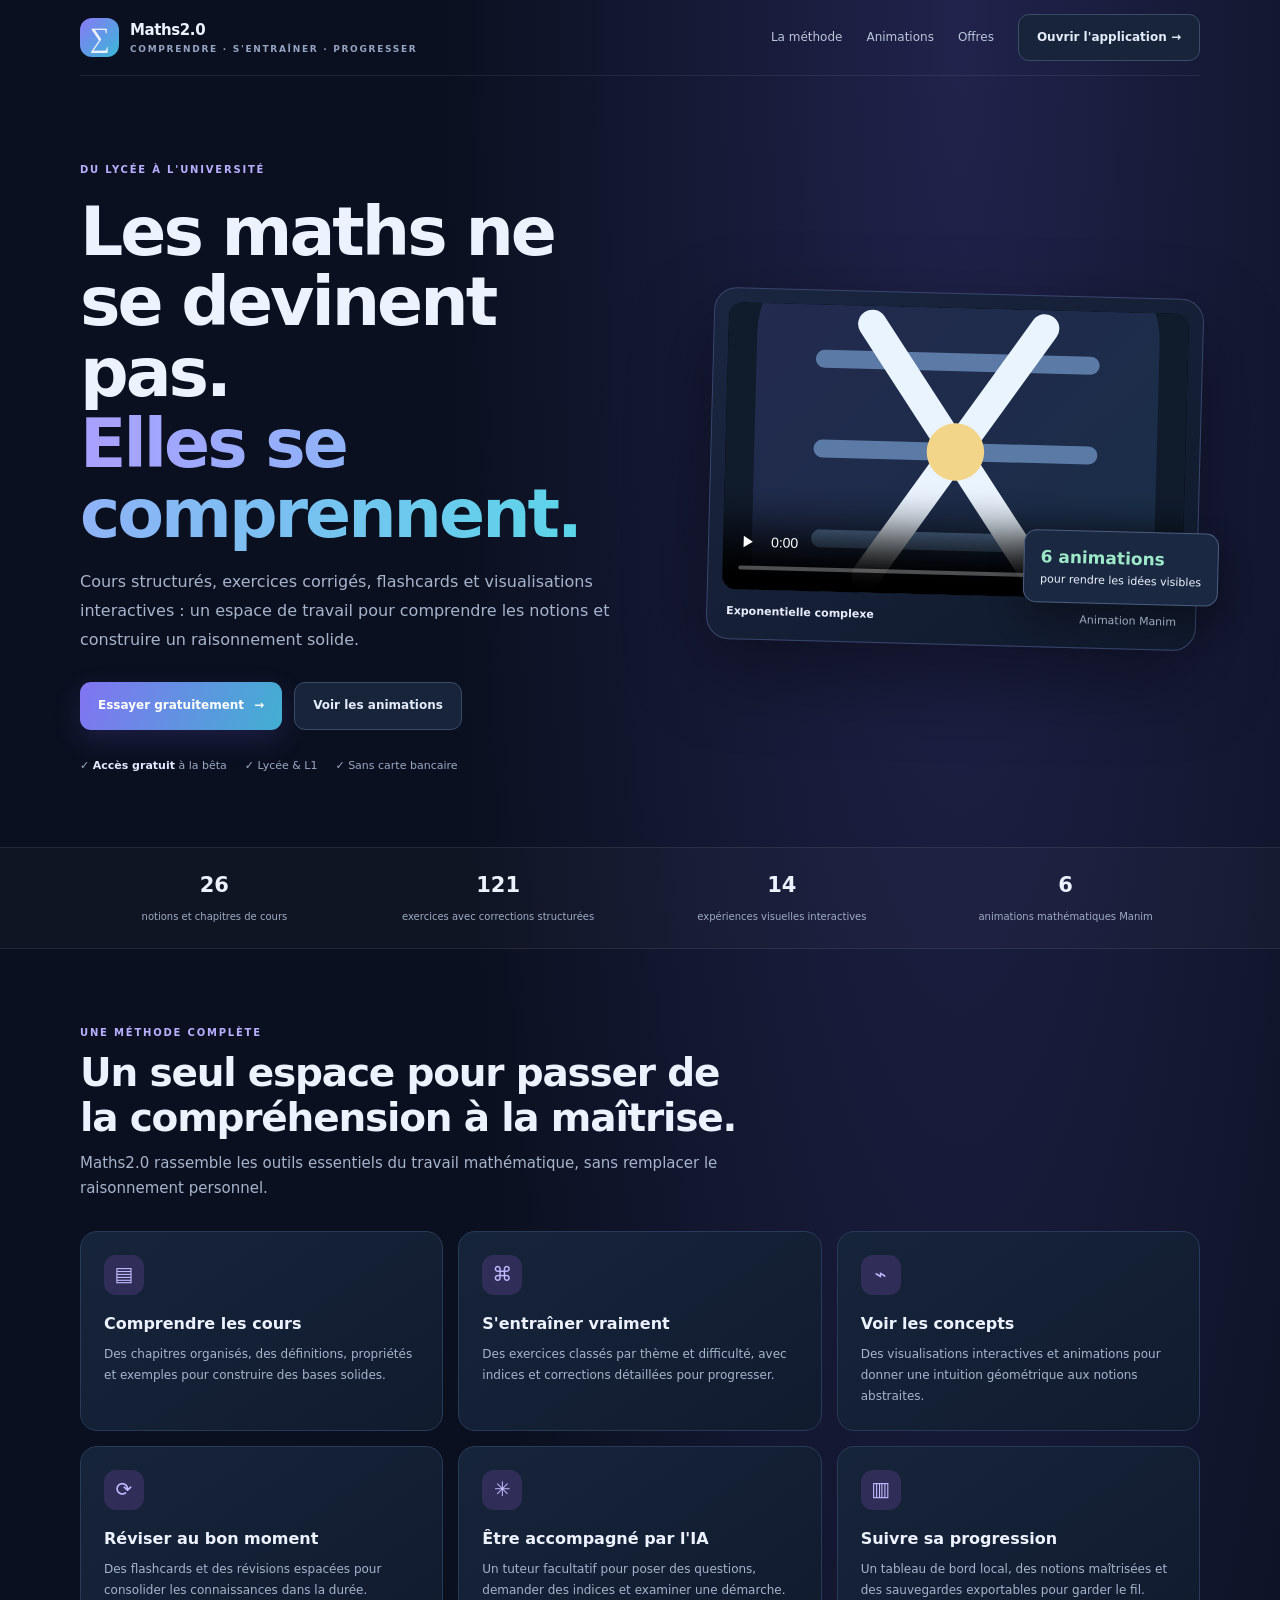
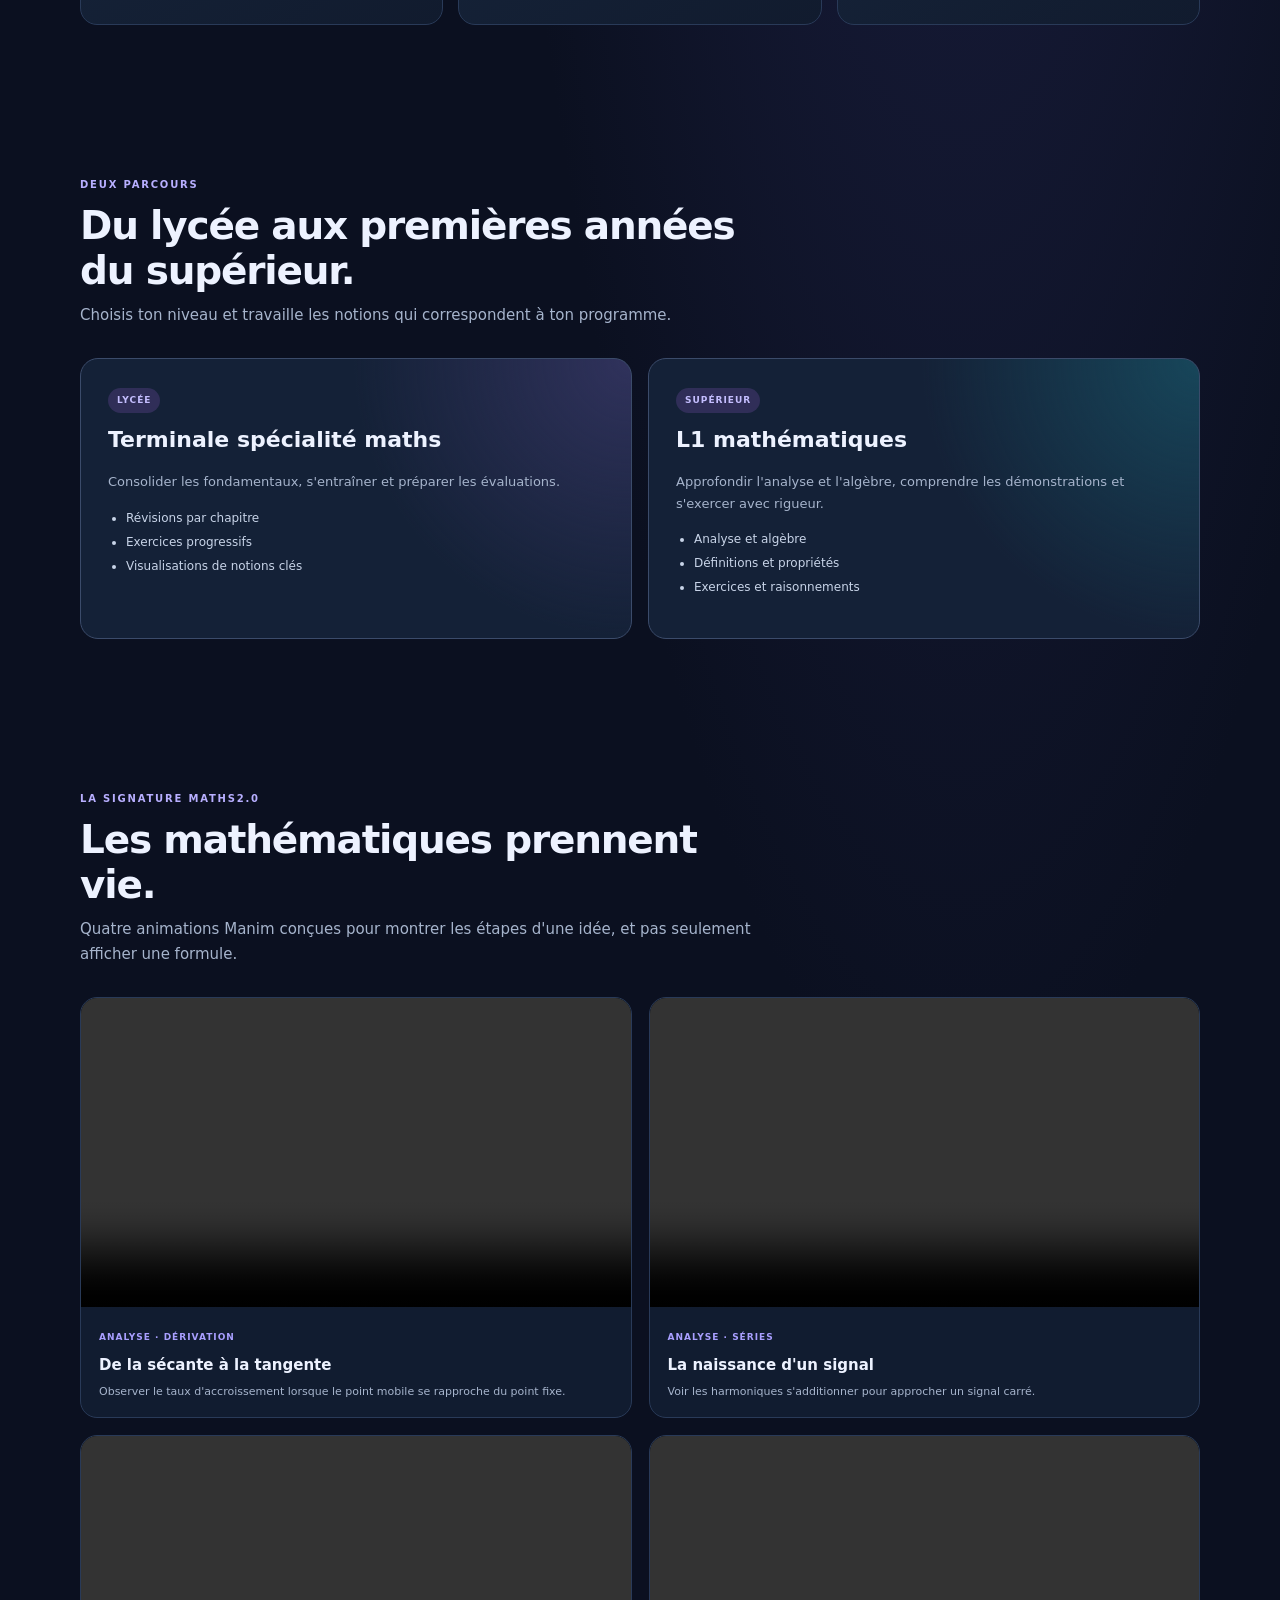
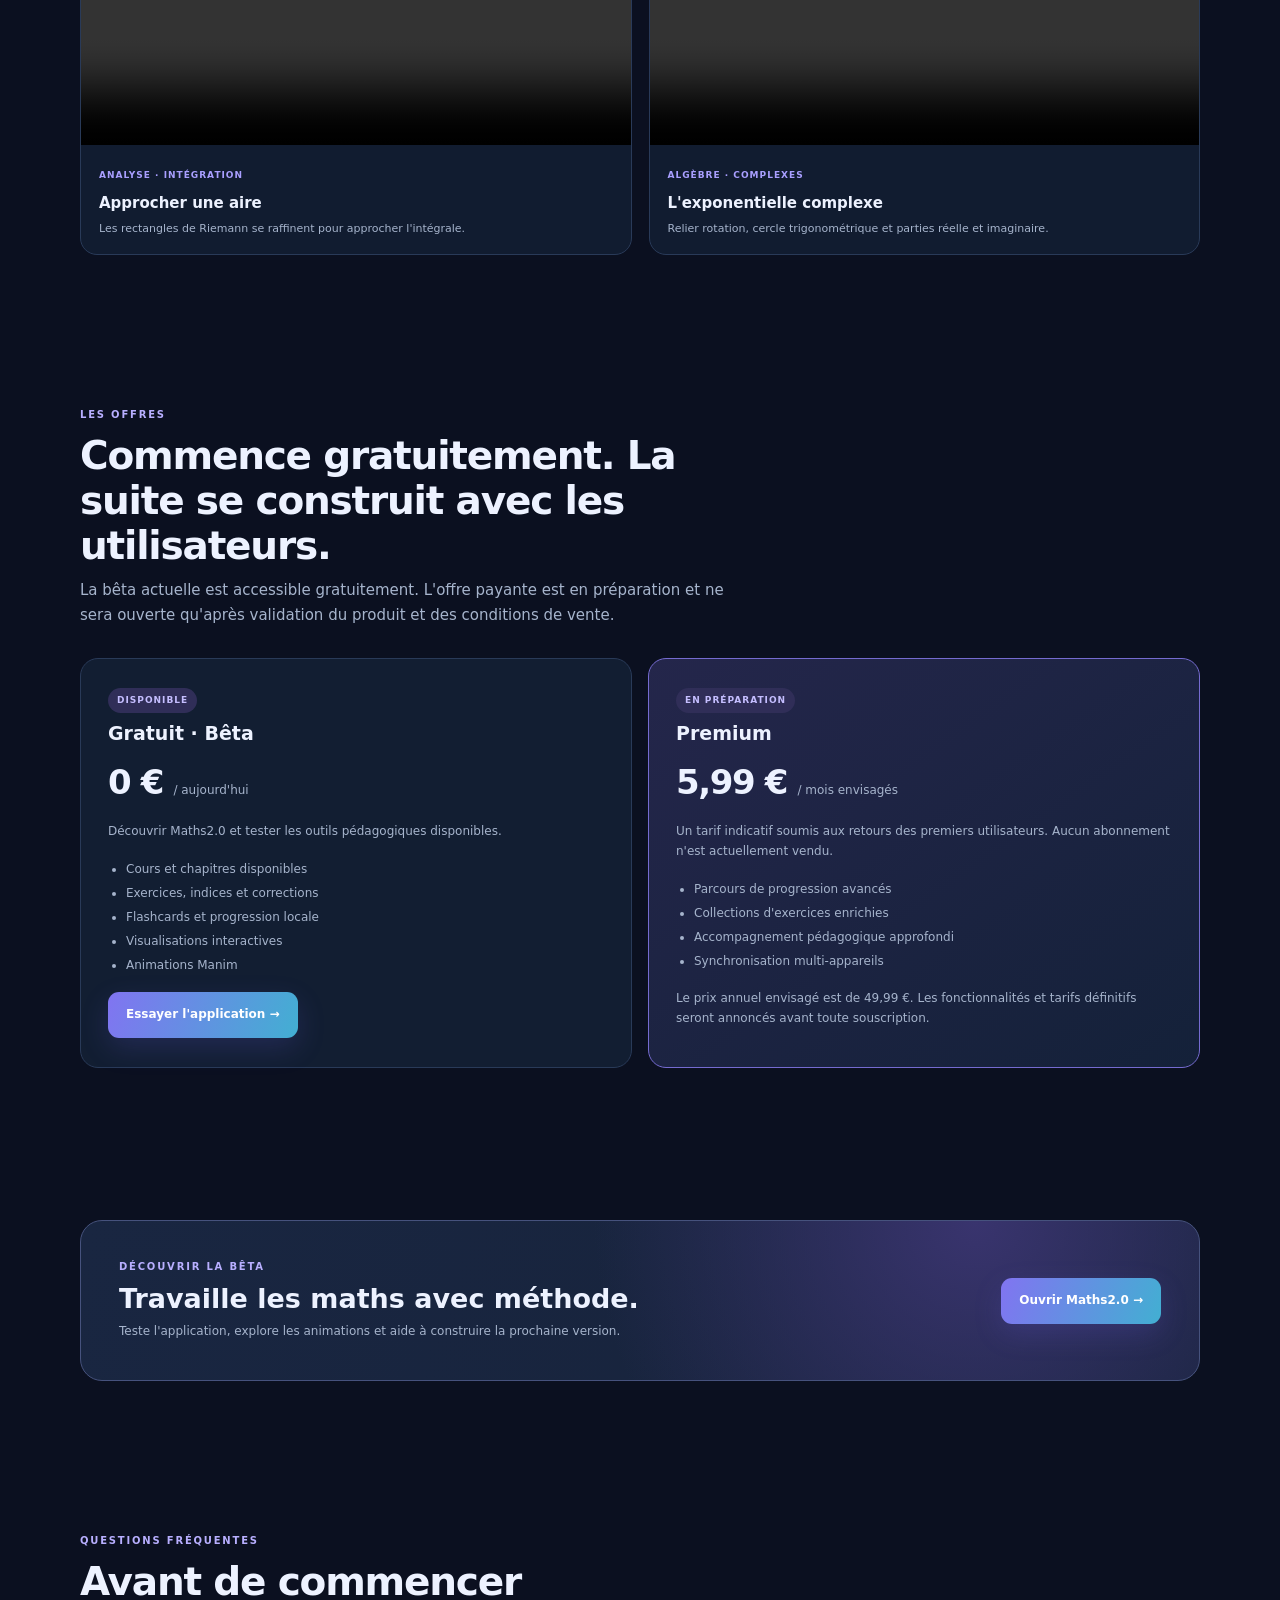
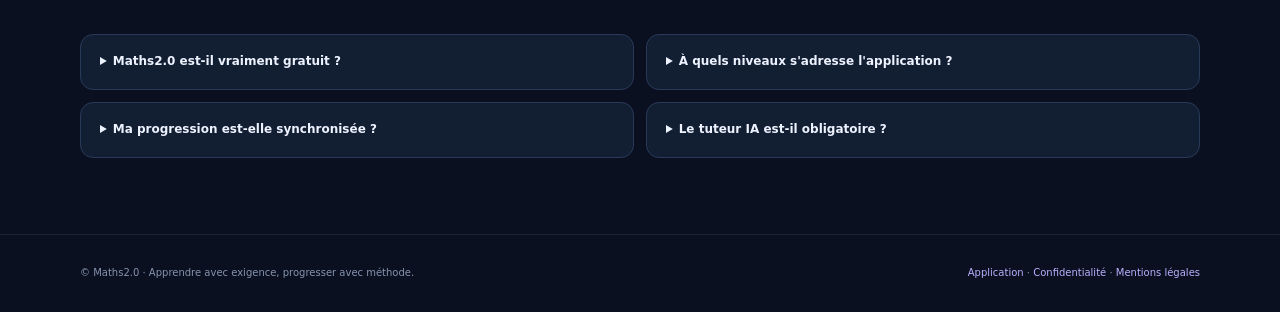
==== index.html @ 67b08574 "Update public exercise count to the full catalogue" ====
<!doctype html>
<html lang="fr">
<head>
  <meta charset="utf-8">
  <meta name="viewport" content="width=device-width,initial-scale=1">
  <meta name="theme-color" content="#0b1020">
  <meta name="description" content="Maths2.0 : cours, exercices corrigés, flashcards et animations mathématiques pour le lycée et la L1.">
  <meta property="og:title" content="Maths2.0 — Comprendre les maths autrement">
  <meta property="og:description" content="Apprends, entraîne-toi et visualise les mathématiques du lycée à l'université.">
  <title>Maths2.0 — Comprendre les maths autrement</title>
  <link rel="icon" href="assets/icon.svg" type="image/svg+xml">
  <style>
    :root{color-scheme:dark;--bg:#0b1020;--panel:#121d31;--line:#293a58;--text:#edf2ff;--muted:#a6b4cc;--violet:#9b91ff;--cyan:#58c9e8;--green:#70dcb2}
    *{box-sizing:border-box}html{scroll-behavior:smooth}body{margin:0;background:radial-gradient(ellipse at 75% 0,#20234b 0,transparent 38%),var(--bg);color:var(--text);font:15px/1.65 Inter,system-ui,-apple-system,Segoe UI,sans-serif}
    a{color:inherit;text-decoration:none}.wrap{width:min(1120px,calc(100% - 40px));margin:auto}.top{height:76px;display:flex;align-items:center;justify-content:space-between;border-bottom:1px solid #ffffff14}.brand{display:flex;gap:11px;align-items:center;font-weight:800;letter-spacing:-.4px}.mark{display:grid;place-items:center;width:39px;height:39px;border-radius:12px;background:linear-gradient(135deg,#8879f4,#39b8d8);font:28px Georgia}.brand small{display:block;font-size:9px;letter-spacing:1.7px;color:#94a4c2}.top nav{display:flex;align-items:center;gap:24px;color:#bac6db;font-size:12px}.top nav a:hover{color:white}.btn{display:inline-flex;align-items:center;justify-content:center;gap:10px;padding:13px 18px;border-radius:11px;font-weight:750;font-size:12px;transition:.2s}.btn:hover{transform:translateY(-2px);filter:brightness(1.08)}.primary{background:linear-gradient(110deg,#8174f1,#42afd2);color:white;box-shadow:0 10px 28px #635bd533}.secondary{border:1px solid #3a4b69;background:#17243a;color:#e4ebfa}.hero{padding:86px 0 72px;display:grid;grid-template-columns:1.08fr .92fr;align-items:center;gap:55px}.eyebrow{color:#b8afff;font-size:10px;font-weight:800;letter-spacing:1.8px;text-transform:uppercase}.hero h1{font-size:clamp(42px,6vw,68px);line-height:1.04;letter-spacing:-3px;margin:18px 0}.hero h1 em{font-style:normal;background:linear-gradient(90deg,#aaa0ff,#5bd5e8);color:transparent;background-clip:text}.hero p{max-width:570px;color:var(--muted);font-size:16px;line-height:1.8}.actions{display:flex;gap:12px;flex-wrap:wrap;margin-top:28px}.proof{display:flex;gap:18px;flex-wrap:wrap;margin-top:27px;color:#9baac4;font-size:11px}.proof b{color:#e5eaff}.visual{position:relative;padding:14px;border:1px solid #39466b;border-radius:23px;background:linear-gradient(145deg,#1a2540,#101a2c);box-shadow:0 30px 80px #0006;transform:rotate(1.5deg)}.visual video{display:block;width:100%;aspect-ratio:16/10;object-fit:cover;background:#080e1a;border-radius:14px}.visual-label{display:flex;justify-content:space-between;gap:10px;padding:13px 5px 3px;font-size:11px;color:#bac7df}.visual-label b{color:#e8edff}.float-card{position:absolute;right:-22px;bottom:44px;padding:12px 16px;border:1px solid #4d5d80;border-radius:13px;background:#1a2941;box-shadow:0 15px 35px #0005;font-size:11px}.float-card strong{display:block;color:#9ce8c9;font-size:17px}
    .strip{border-block:1px solid #ffffff14;background:#ffffff05}.strip .wrap{display:grid;grid-template-columns:repeat(4,1fr);gap:15px;padding:20px 0}.metric{text-align:center}.metric b{display:block;font-size:21px}.metric span{color:#9eacc4;font-size:10px}
    section{padding:76px 0}.section-head{max-width:680px;margin-bottom:30px}.section-head h2{font-size:clamp(28px,4vw,39px);line-height:1.15;letter-spacing:-1.2px;margin:10px 0}.section-head p{color:var(--muted);margin:0}.grid{display:grid;grid-template-columns:repeat(3,1fr);gap:15px}.card{padding:23px;border:1px solid var(--line);border-radius:17px;background:linear-gradient(145deg,#16243a,#111b2e)}.ico{display:grid;place-items:center;width:40px;height:40px;border-radius:12px;background:#302e58;color:#c1baff;font-size:20px;margin-bottom:16px}.card h3{font-size:16px;margin:0 0 7px}.card p{color:var(--muted);font-size:12px;line-height:1.75;margin:0}.audiences{display:grid;grid-template-columns:1fr 1fr;gap:16px}.audience{padding:27px;border:1px solid #3b4b6a;border-radius:18px;background:radial-gradient(circle at 100% 0,#30325c 0,transparent 45%),#142137}.audience:nth-child(2){background:radial-gradient(circle at 100% 0,#17465a 0,transparent 45%),#142137}.audience h3{font-size:22px;margin:9px 0}.audience p{color:var(--muted);font-size:13px}.audience ul{padding-left:18px;color:#c8d4e8;font-size:12px;line-height:2}
    .videos{display:grid;grid-template-columns:repeat(2,1fr);gap:17px}.video-card{overflow:hidden;border:1px solid var(--line);border-radius:17px;background:#111c30}.video-card video{display:block;width:100%;aspect-ratio:16/9;background:#080e1a;object-fit:cover}.video-copy{padding:16px 18px}.video-copy small{color:#a99fff;font-size:9px;font-weight:800;letter-spacing:1px}.video-copy h3{font-size:15px;margin:5px 0}.video-copy p{font-size:11px;color:var(--muted);margin:0}
    .pricing{display:grid;grid-template-columns:1fr 1fr;gap:16px}.price-card{padding:27px;border:1px solid var(--line);border-radius:18px;background:#121e32}.price-card.featured{border-color:#756bd0;background:linear-gradient(145deg,#24264b,#142139)}.price-card h3{font-size:19px;margin:5px 0}.price{font-size:34px;font-weight:850;letter-spacing:-1.4px}.price small{font-size:12px;color:var(--muted);font-weight:500;letter-spacing:0}.price-card p,.price-card li{font-size:12px;color:var(--muted)}.price-card ul{padding-left:18px;line-height:2}.tag{display:inline-block;padding:5px 9px;border-radius:20px;background:#302e58;color:#c5beff;font-size:9px;font-weight:800;letter-spacing:1px}.note{font-size:10px;color:#9aa9c2;margin-top:16px}
    .cta{padding:38px;border:1px solid #46527d;border-radius:22px;background:radial-gradient(circle at 80% 0,#39346e,transparent 42%),linear-gradient(110deg,#192641,#17233b);display:flex;align-items:center;justify-content:space-between;gap:25px}.cta h2{font-size:27px;line-height:1.2;margin:7px 0}.cta p{color:var(--muted);font-size:12px;margin:0}.faq{display:grid;grid-template-columns:1fr 1fr;gap:12px}.faq details{padding:17px 19px;border:1px solid var(--line);border-radius:13px;background:#121e32}.faq summary{cursor:pointer;font-size:12px;font-weight:750}.faq p{font-size:11px;color:var(--muted);line-height:1.7;margin:10px 0 0}.footer{padding:30px 0;border-top:1px solid #ffffff14;color:#8594af;font-size:10px}.footer .wrap{display:flex;justify-content:space-between;gap:15px;flex-wrap:wrap}.footer a{color:#b7b0ff}
    @media(max-width:800px){.hero{grid-template-columns:1fr;padding:60px 0;gap:35px}.visual{max-width:600px}.float-card{right:0}.grid{grid-template-columns:1fr 1fr}.strip .wrap{grid-template-columns:1fr 1fr}.top nav a:not(.btn){display:none}.top nav{gap:8px}.cta{align-items:flex-start;flex-direction:column}}
    @media(max-width:560px){.wrap{width:min(100% - 28px,1120px)}.hero h1{font-size:43px;letter-spacing:-2px}.grid,.audiences,.videos,.pricing,.faq{grid-template-columns:1fr}section{padding:55px 0}.card{padding:19px}.cta{padding:25px}.top{height:66px}.top nav .btn{padding:10px 12px;font-size:10px}}
  </style>
</head>
<body>
<header class="top wrap">
  <a class="brand" href="landing.html"><span class="mark">∑</span><span>Maths2.0<small>COMPRENDRE · S'ENTRAÎNER · PROGRESSER</small></span></a>
  <nav><a href="#methode">La méthode</a><a href="#animations">Animations</a><a href="#offres">Offres</a><a class="btn secondary" href="app.html">Ouvrir l'application →</a></nav>
</header>
<main>
  <div class="wrap hero">
    <div>
      <div class="eyebrow">Du lycée à l'université</div>
      <h1>Les maths ne se devinent pas.<br><em>Elles se comprennent.</em></h1>
      <p>Cours structurés, exercices corrigés, flashcards et visualisations interactives : un espace de travail pour comprendre les notions et construire un raisonnement solide.</p>
      <div class="actions"><a class="btn primary" href="app.html">Essayer gratuitement <span>→</span></a><a class="btn secondary" href="#animations">Voir les animations</a></div>
      <div class="proof"><span>✓ <b>Accès gratuit</b> à la bêta</span><span>✓ Lycée & L1</span><span>✓ Sans carte bancaire</span></div>
    </div>
    <div class="visual">
      <video controls muted playsinline preload="none" poster="assets/icon.svg">
        <source src="assets/manim/euler_helix.mp4" type="video/mp4">
      </video>
      <div class="visual-label"><b>Exponentielle complexe</b><span>Animation Manim</span></div>
      <div class="float-card"><strong>6 animations</strong>pour rendre les idées visibles</div>
    </div>
  </div>
  <div class="strip"><div class="wrap">
    <div class="metric"><b>26</b><span>notions et chapitres de cours</span></div>
    <div class="metric"><b>121</b><span>exercices avec corrections structurées</span></div>
    <div class="metric"><b>14</b><span>expériences visuelles interactives</span></div>
    <div class="metric"><b>6</b><span>animations mathématiques Manim</span></div>
  </div></div>
  <section id="methode" class="wrap">
    <div class="section-head"><div class="eyebrow">Une méthode complète</div><h2>Un seul espace pour passer de la compréhension à la maîtrise.</h2><p>Maths2.0 rassemble les outils essentiels du travail mathématique, sans remplacer le raisonnement personnel.</p></div>
    <div class="grid">
      <article class="card"><div class="ico">▤</div><h3>Comprendre les cours</h3><p>Des chapitres organisés, des définitions, propriétés et exemples pour construire des bases solides.</p></article>
      <article class="card"><div class="ico">⌘</div><h3>S'entraîner vraiment</h3><p>Des exercices classés par thème et difficulté, avec indices et corrections détaillées pour progresser.</p></article>
      <article class="card"><div class="ico">⌁</div><h3>Voir les concepts</h3><p>Des visualisations interactives et animations pour donner une intuition géométrique aux notions abstraites.</p></article>
      <article class="card"><div class="ico">⟳</div><h3>Réviser au bon moment</h3><p>Des flashcards et des révisions espacées pour consolider les connaissances dans la durée.</p></article>
      <article class="card"><div class="ico">✳</div><h3>Être accompagné par l'IA</h3><p>Un tuteur facultatif pour poser des questions, demander des indices et examiner une démarche.</p></article>
      <article class="card"><div class="ico">▥</div><h3>Suivre sa progression</h3><p>Un tableau de bord local, des notions maîtrisées et des sauvegardes exportables pour garder le fil.</p></article>
    </div>
  </section>
  <section class="wrap">
    <div class="section-head"><div class="eyebrow">Deux parcours</div><h2>Du lycée aux premières années du supérieur.</h2><p>Choisis ton niveau et travaille les notions qui correspondent à ton programme.</p></div>
    <div class="audiences">
      <article class="audience"><span class="tag">LYCÉE</span><h3>Terminale spécialité maths</h3><p>Consolider les fondamentaux, s'entraîner et préparer les évaluations.</p><ul><li>Révisions par chapitre</li><li>Exercices progressifs</li><li>Visualisations de notions clés</li></ul></article>
      <article class="audience"><span class="tag">SUPÉRIEUR</span><h3>L1 mathématiques</h3><p>Approfondir l'analyse et l'algèbre, comprendre les démonstrations et s'exercer avec rigueur.</p><ul><li>Analyse et algèbre</li><li>Définitions et propriétés</li><li>Exercices et raisonnements</li></ul></article>
    </div>
  </section>
  <section id="animations" class="wrap">
    <div class="section-head"><div class="eyebrow">La signature Maths2.0</div><h2>Les mathématiques prennent vie.</h2><p>Quatre animations Manim conçues pour montrer les étapes d'une idée, et pas seulement afficher une formule.</p></div>
    <div class="videos">
      <article class="video-card"><video controls playsinline preload="none"><source src="assets/manim/derivative_tangent.mp4" type="video/mp4"></video><div class="video-copy"><small>ANALYSE · DÉRIVATION</small><h3>De la sécante à la tangente</h3><p>Observer le taux d'accroissement lorsque le point mobile se rapproche du point fixe.</p></div></article>
      <article class="video-card"><video controls playsinline preload="none"><source src="assets/manim/fourier_square.mp4" type="video/mp4"></video><div class="video-copy"><small>ANALYSE · SÉRIES</small><h3>La naissance d'un signal</h3><p>Voir les harmoniques s'additionner pour approcher un signal carré.</p></div></article>
      <article class="video-card"><video controls playsinline preload="none"><source src="assets/manim/riemann_integral.mp4" type="video/mp4"></video><div class="video-copy"><small>ANALYSE · INTÉGRATION</small><h3>Approcher une aire</h3><p>Les rectangles de Riemann se raffinent pour approcher l'intégrale.</p></div></article>
      <article class="video-card"><video controls playsinline preload="none"><source src="assets/manim/euler_helix.mp4" type="video/mp4"></video><div class="video-copy"><small>ALGÈBRE · COMPLEXES</small><h3>L'exponentielle complexe</h3><p>Relier rotation, cercle trigonométrique et parties réelle et imaginaire.</p></div></article>
    </div>
  </section>
  <section id="offres" class="wrap">
    <div class="section-head"><div class="eyebrow">Les offres</div><h2>Commence gratuitement. La suite se construit avec les utilisateurs.</h2><p>La bêta actuelle est accessible gratuitement. L'offre payante est en préparation et ne sera ouverte qu'après validation du produit et des conditions de vente.</p></div>
    <div class="pricing">
      <article class="price-card"><span class="tag">DISPONIBLE</span><h3>Gratuit · Bêta</h3><div class="price">0 € <small>/ aujourd'hui</small></div><p>Découvrir Maths2.0 et tester les outils pédagogiques disponibles.</p><ul><li>Cours et chapitres disponibles</li><li>Exercices, indices et corrections</li><li>Flashcards et progression locale</li><li>Visualisations interactives</li><li>Animations Manim</li></ul><a class="btn primary" href="app.html">Essayer l'application →</a></article>
      <article class="price-card featured"><span class="tag">EN PRÉPARATION</span><h3>Premium</h3><div class="price">5,99 € <small>/ mois envisagés</small></div><p>Un tarif indicatif soumis aux retours des premiers utilisateurs. Aucun abonnement n'est actuellement vendu.</p><ul><li>Parcours de progression avancés</li><li>Collections d'exercices enrichies</li><li>Accompagnement pédagogique approfondi</li><li>Synchronisation multi-appareils</li></ul><p class="note">Le prix annuel envisagé est de 49,99 €. Les fonctionnalités et tarifs définitifs seront annoncés avant toute souscription.</p></article>
    </div>
  </section>
  <section class="wrap">
    <div class="cta"><div><div class="eyebrow">Découvrir la bêta</div><h2>Travaille les maths avec méthode.</h2><p>Teste l'application, explore les animations et aide à construire la prochaine version.</p></div><a class="btn primary" href="app.html">Ouvrir Maths2.0 →</a></div>
  </section>
  <section class="wrap">
    <div class="section-head"><div class="eyebrow">Questions fréquentes</div><h2>Avant de commencer</h2></div>
    <div class="faq">
      <details><summary>Maths2.0 est-il vraiment gratuit ?</summary><p>Oui. La version bêta actuelle est accessible gratuitement. Aucun paiement ni abonnement n'est activé.</p></details>
      <details><summary>À quels niveaux s'adresse l'application ?</summary><p>La bêta propose des contenus pour le lycée et le supérieur, avec un accent sur la Terminale et la L1. Vérifie le niveau de chaque chapitre dans l'application.</p></details>
      <details><summary>Ma progression est-elle synchronisée ?</summary><p>Pour l'instant, la progression est enregistrée dans le navigateur utilisé. Tu peux l'exporter pour la sauvegarder ou la transférer manuellement.</p></details>
      <details><summary>Le tuteur IA est-il obligatoire ?</summary><p>Non. Il est facultatif. Les messages et images envoyés au tuteur sont transmis au service IA ; consulte la politique de confidentialité avant de l'utiliser.</p></details>
    </div>
  </section>
</main>
<footer class="footer"><div class="wrap"><span>© Maths2.0 · Apprendre avec exigence, progresser avec méthode.</span><span><a href="app.html">Application</a> · <a href="privacy.html">Confidentialité</a> · <a href="legal.html">Mentions légales</a></span></div></footer>
</body>
</html>
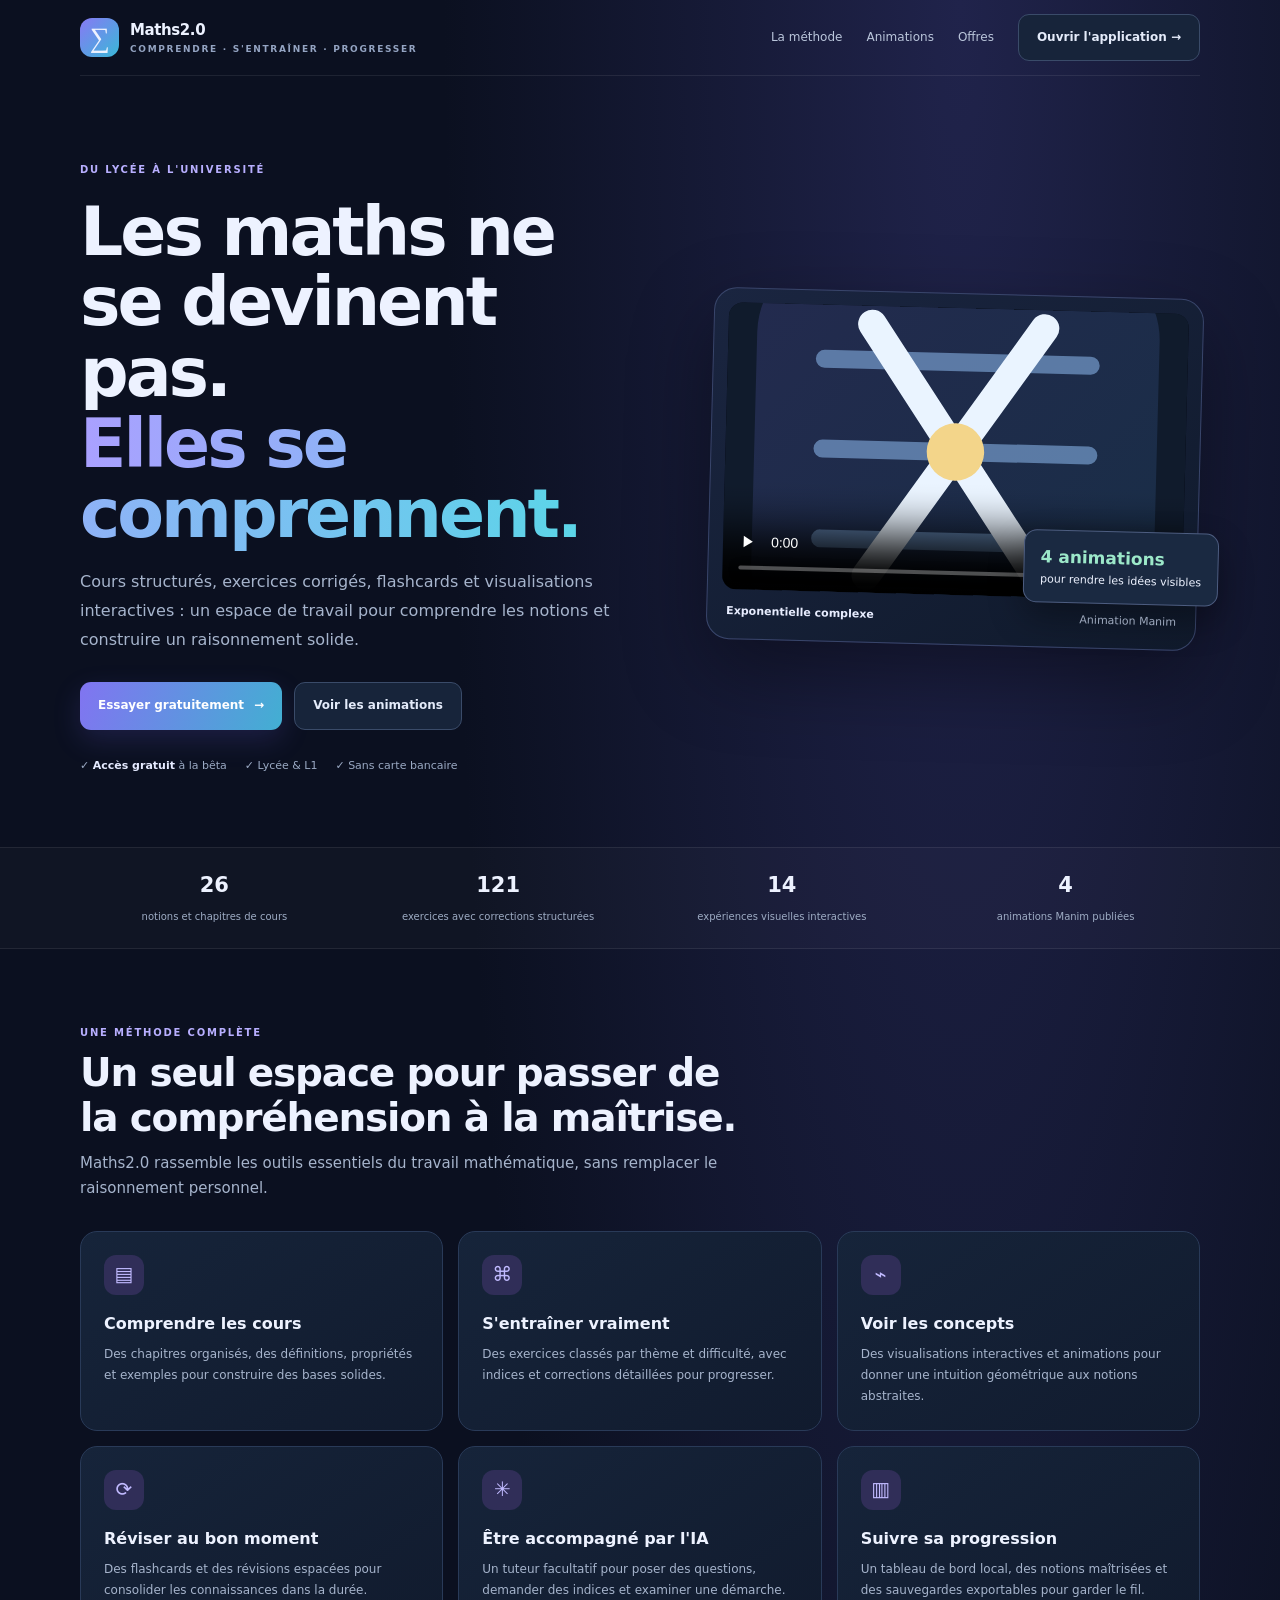
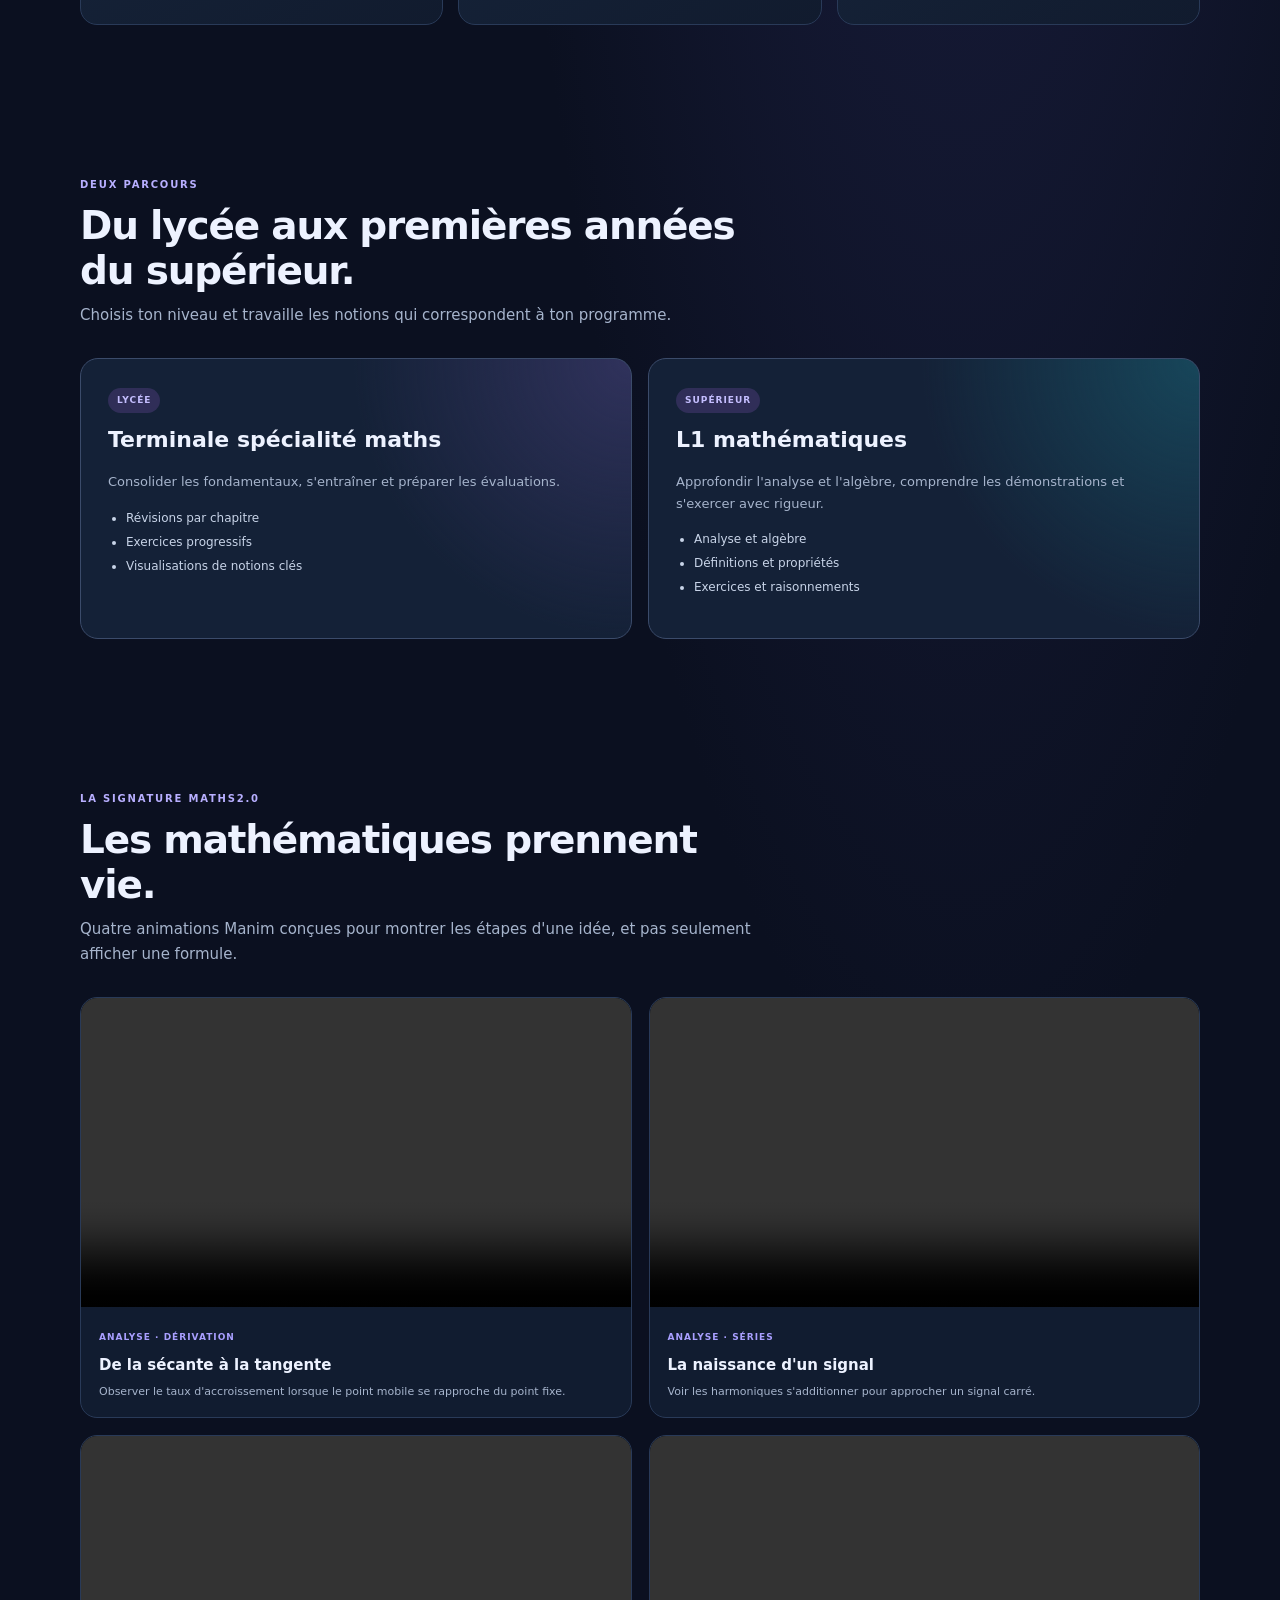
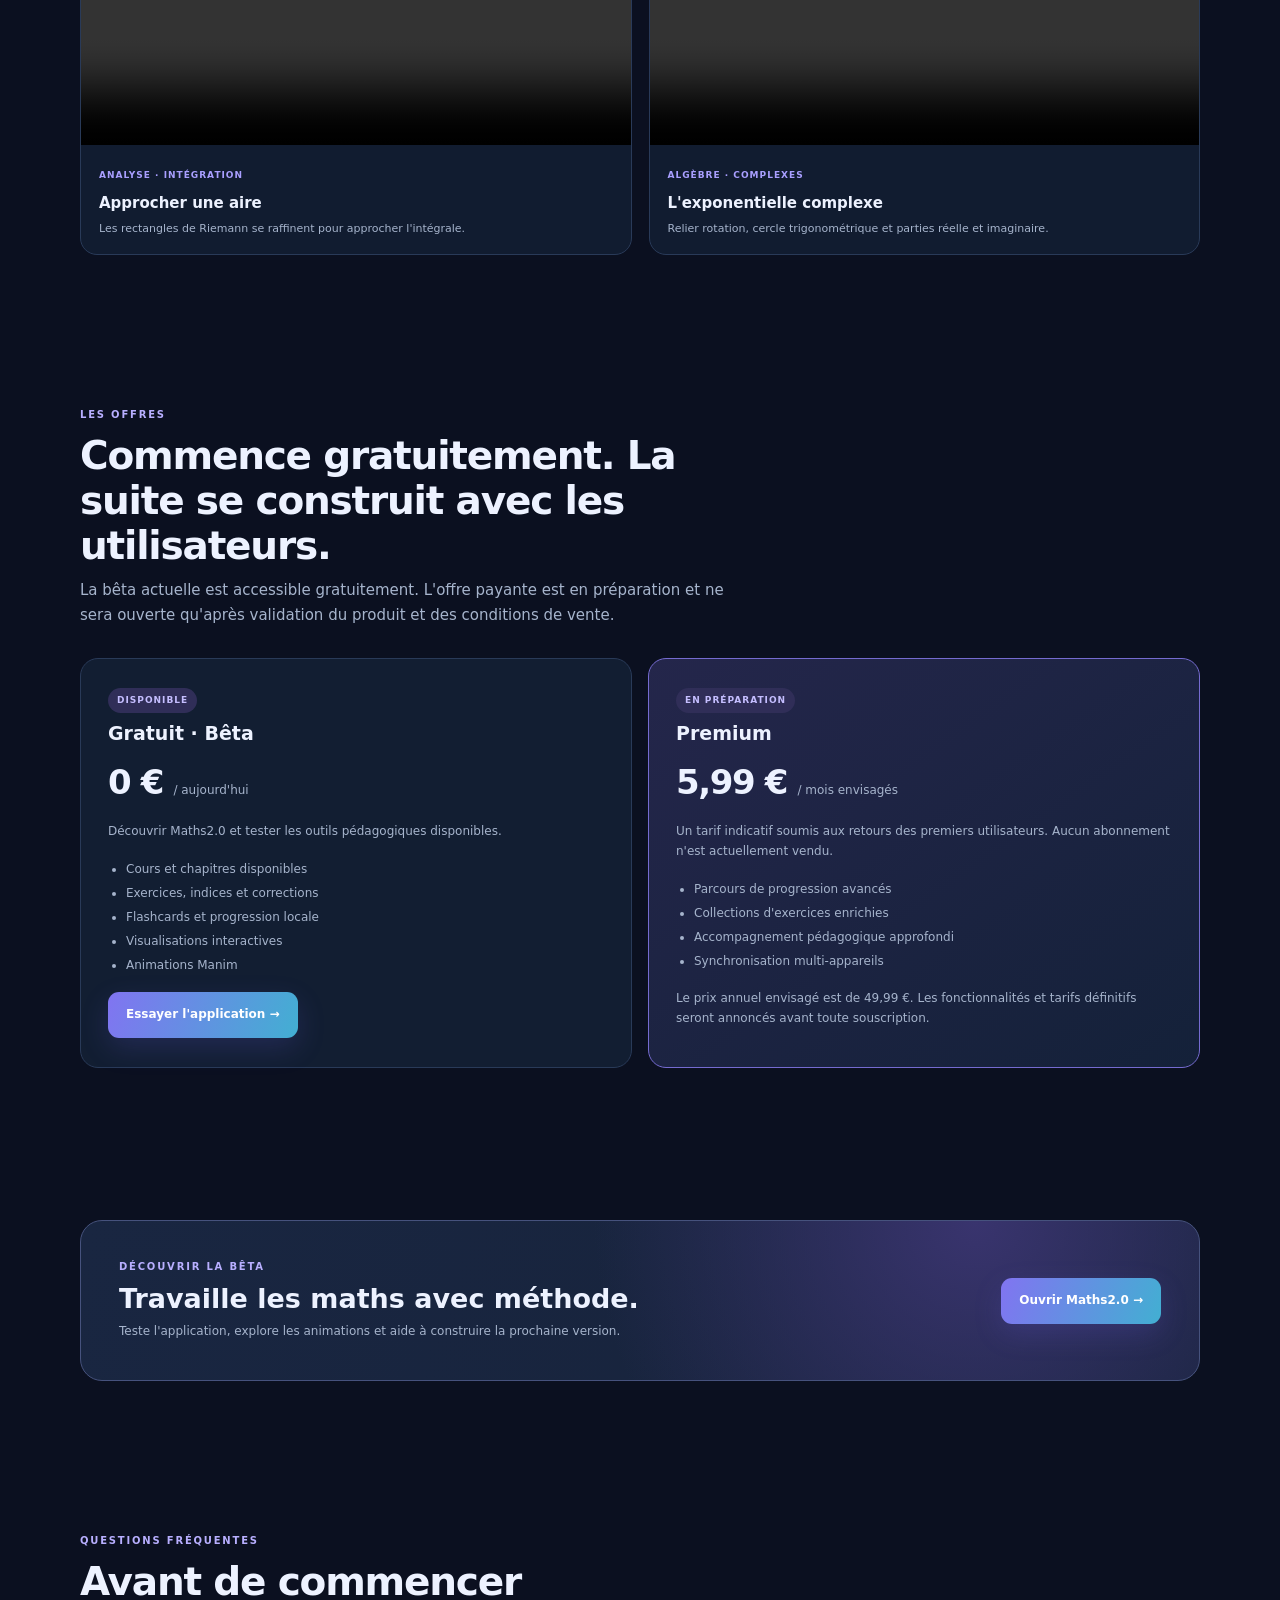
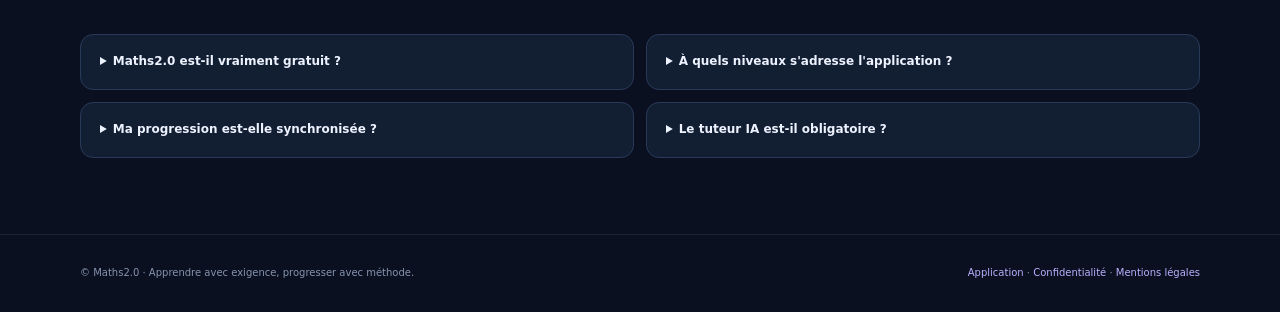
==== commit eabe9d62: "Show only published Manim animations in public metrics" ====
--- a/index.html
+++ b/index.html
@@ -41,14 +41,14 @@
         <source src="assets/manim/euler_helix.mp4" type="video/mp4">
       </video>
       <div class="visual-label"><b>Exponentielle complexe</b><span>Animation Manim</span></div>
-      <div class="float-card"><strong>6 animations</strong>pour rendre les idées visibles</div>
+      <div class="float-card"><strong>4 animations</strong>pour rendre les idées visibles</div>
     </div>
   </div>
   <div class="strip"><div class="wrap">
     <div class="metric"><b>26</b><span>notions et chapitres de cours</span></div>
     <div class="metric"><b>121</b><span>exercices avec corrections structurées</span></div>
     <div class="metric"><b>14</b><span>expériences visuelles interactives</span></div>
-    <div class="metric"><b>6</b><span>animations mathématiques Manim</span></div>
+    <div class="metric"><b>4</b><span>animations Manim publiées</span></div>
   </div></div>
   <section id="methode" class="wrap">
     <div class="section-head"><div class="eyebrow">Une méthode complète</div><h2>Un seul espace pour passer de la compréhension à la maîtrise.</h2><p>Maths2.0 rassemble les outils essentiels du travail mathématique, sans remplacer le raisonnement personnel.</p></div>
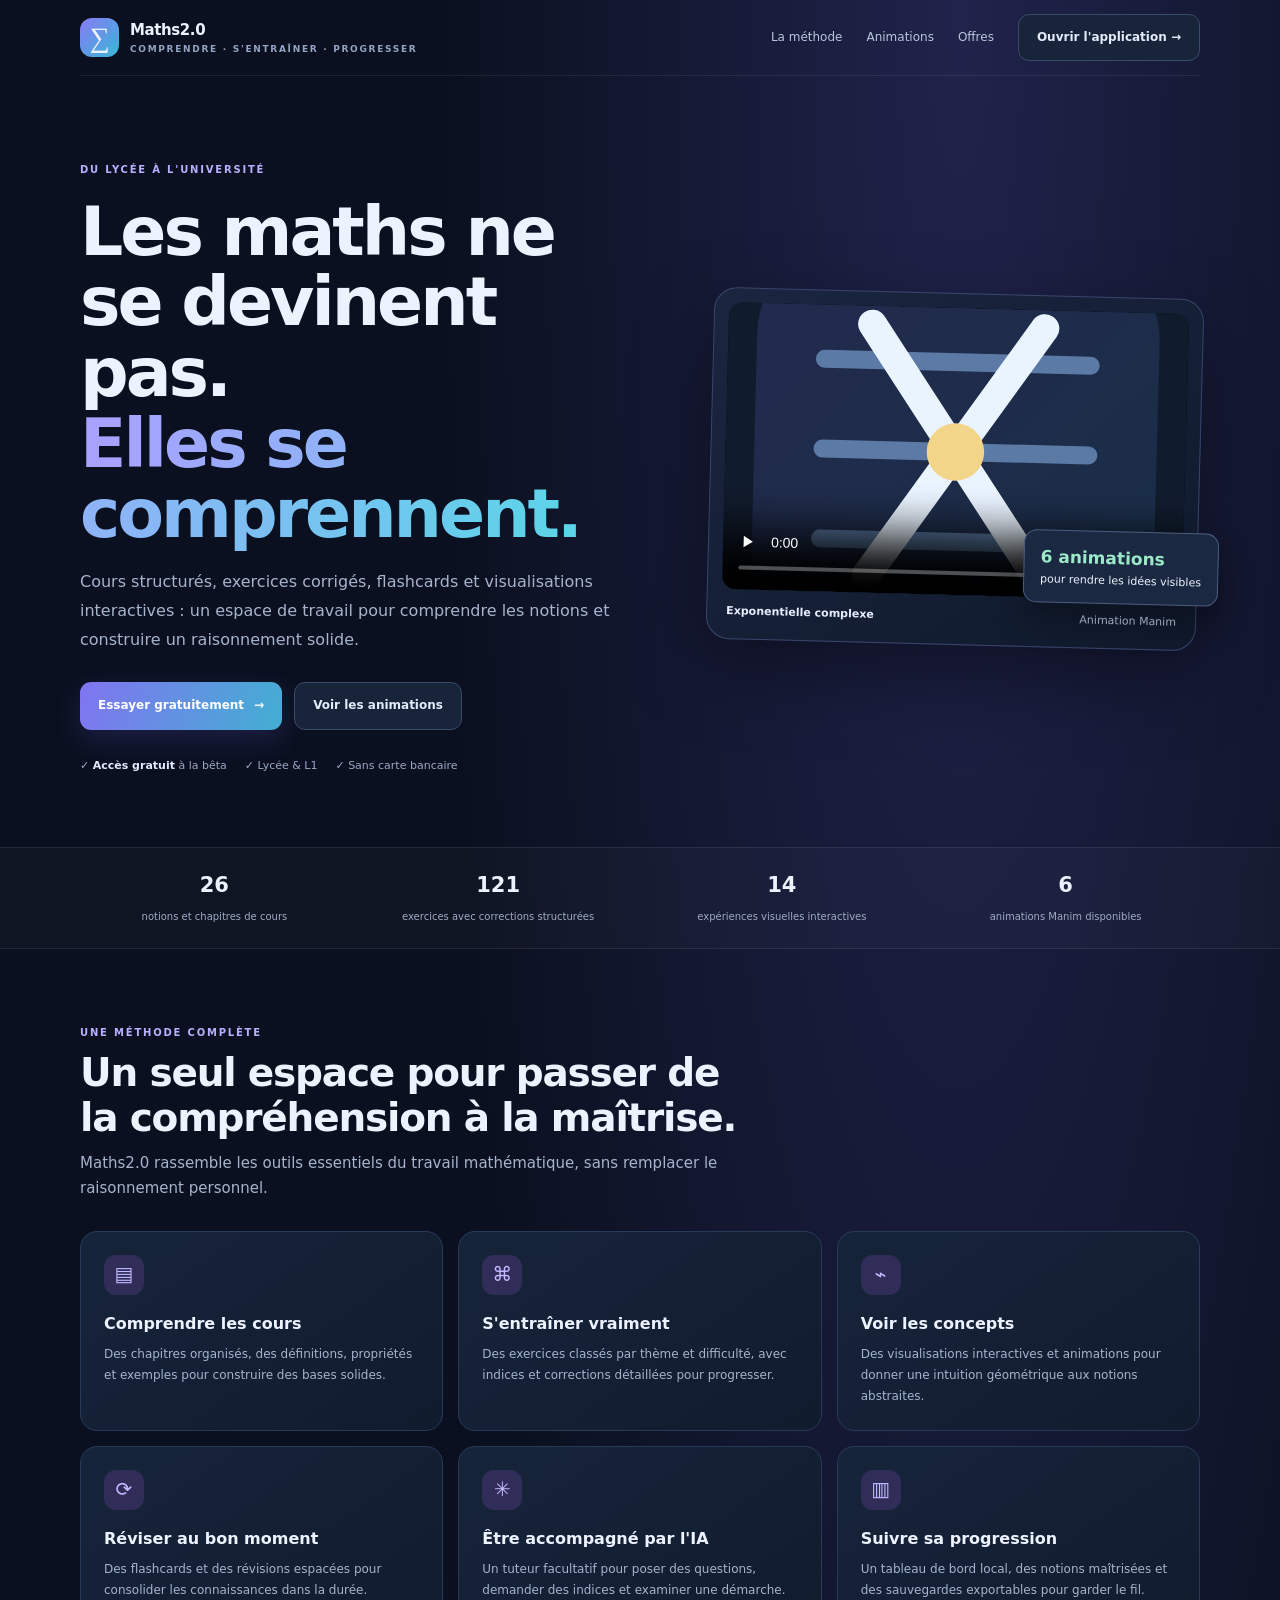
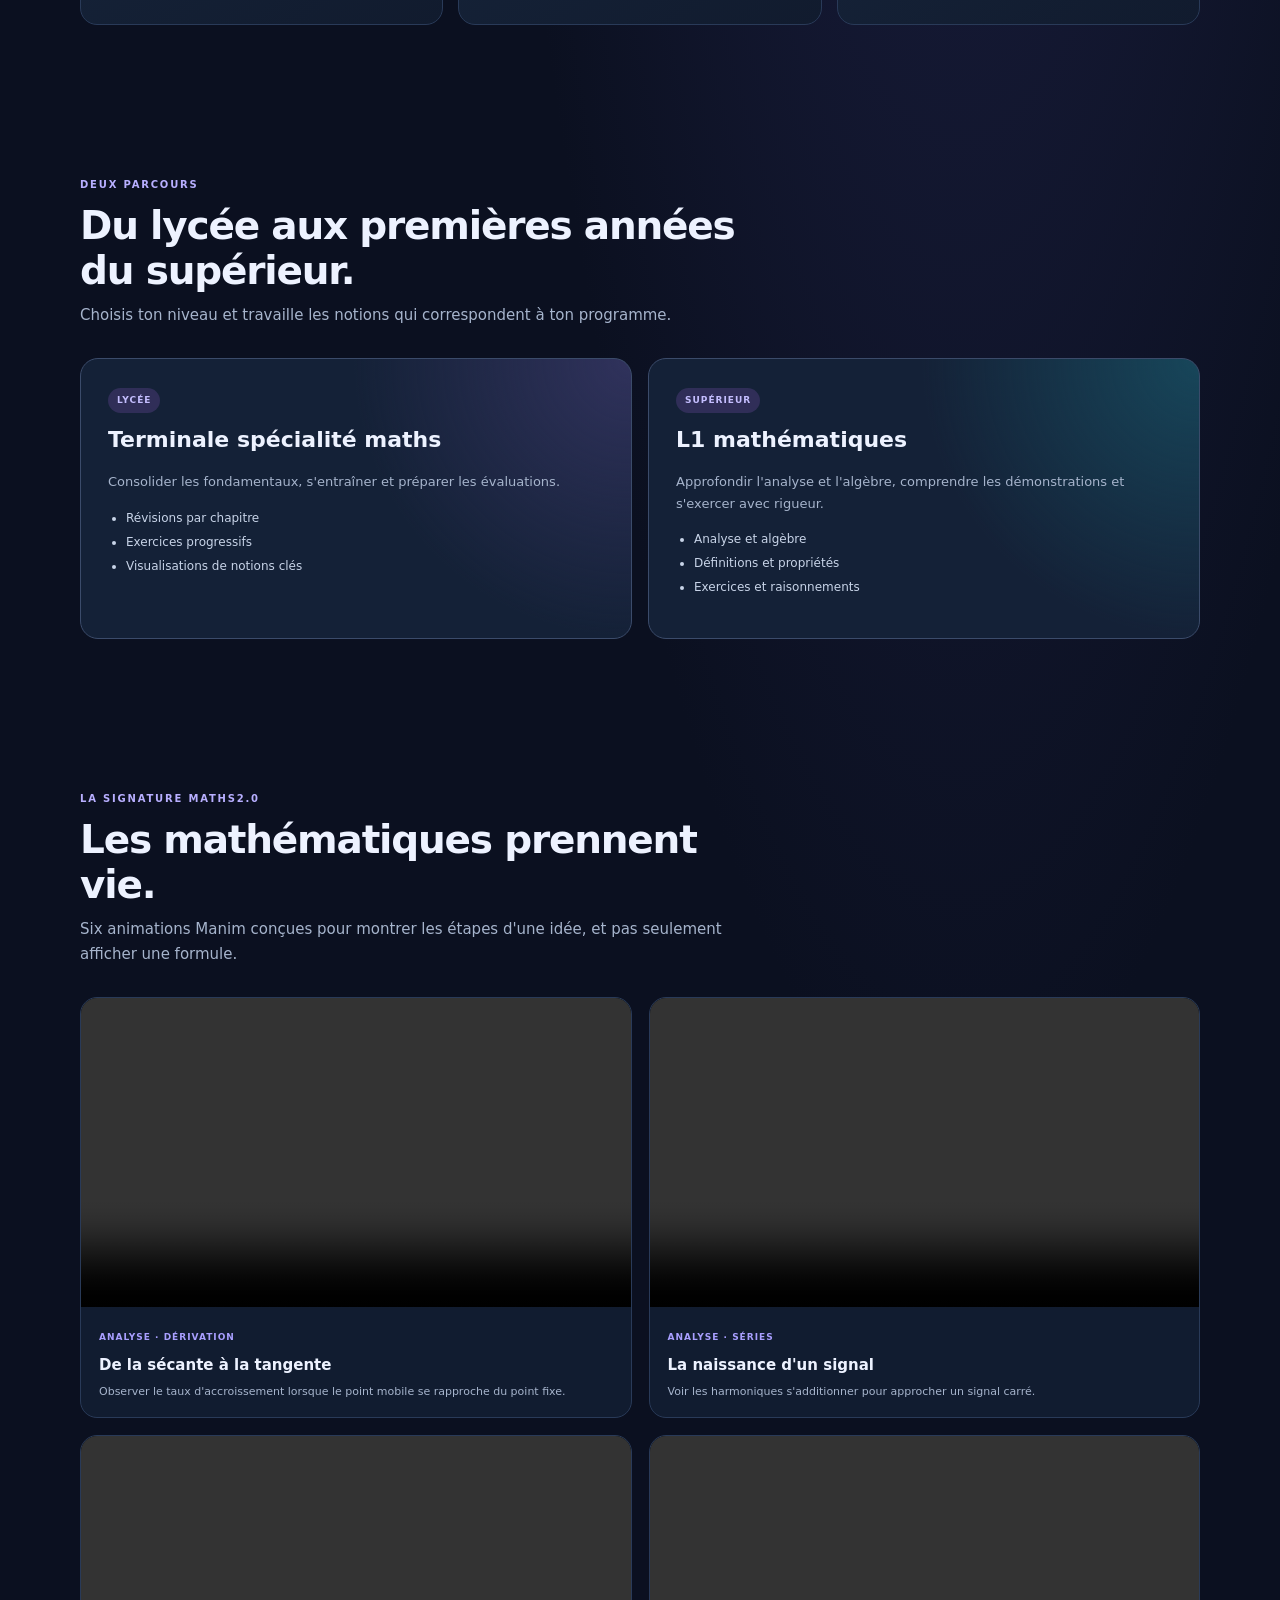
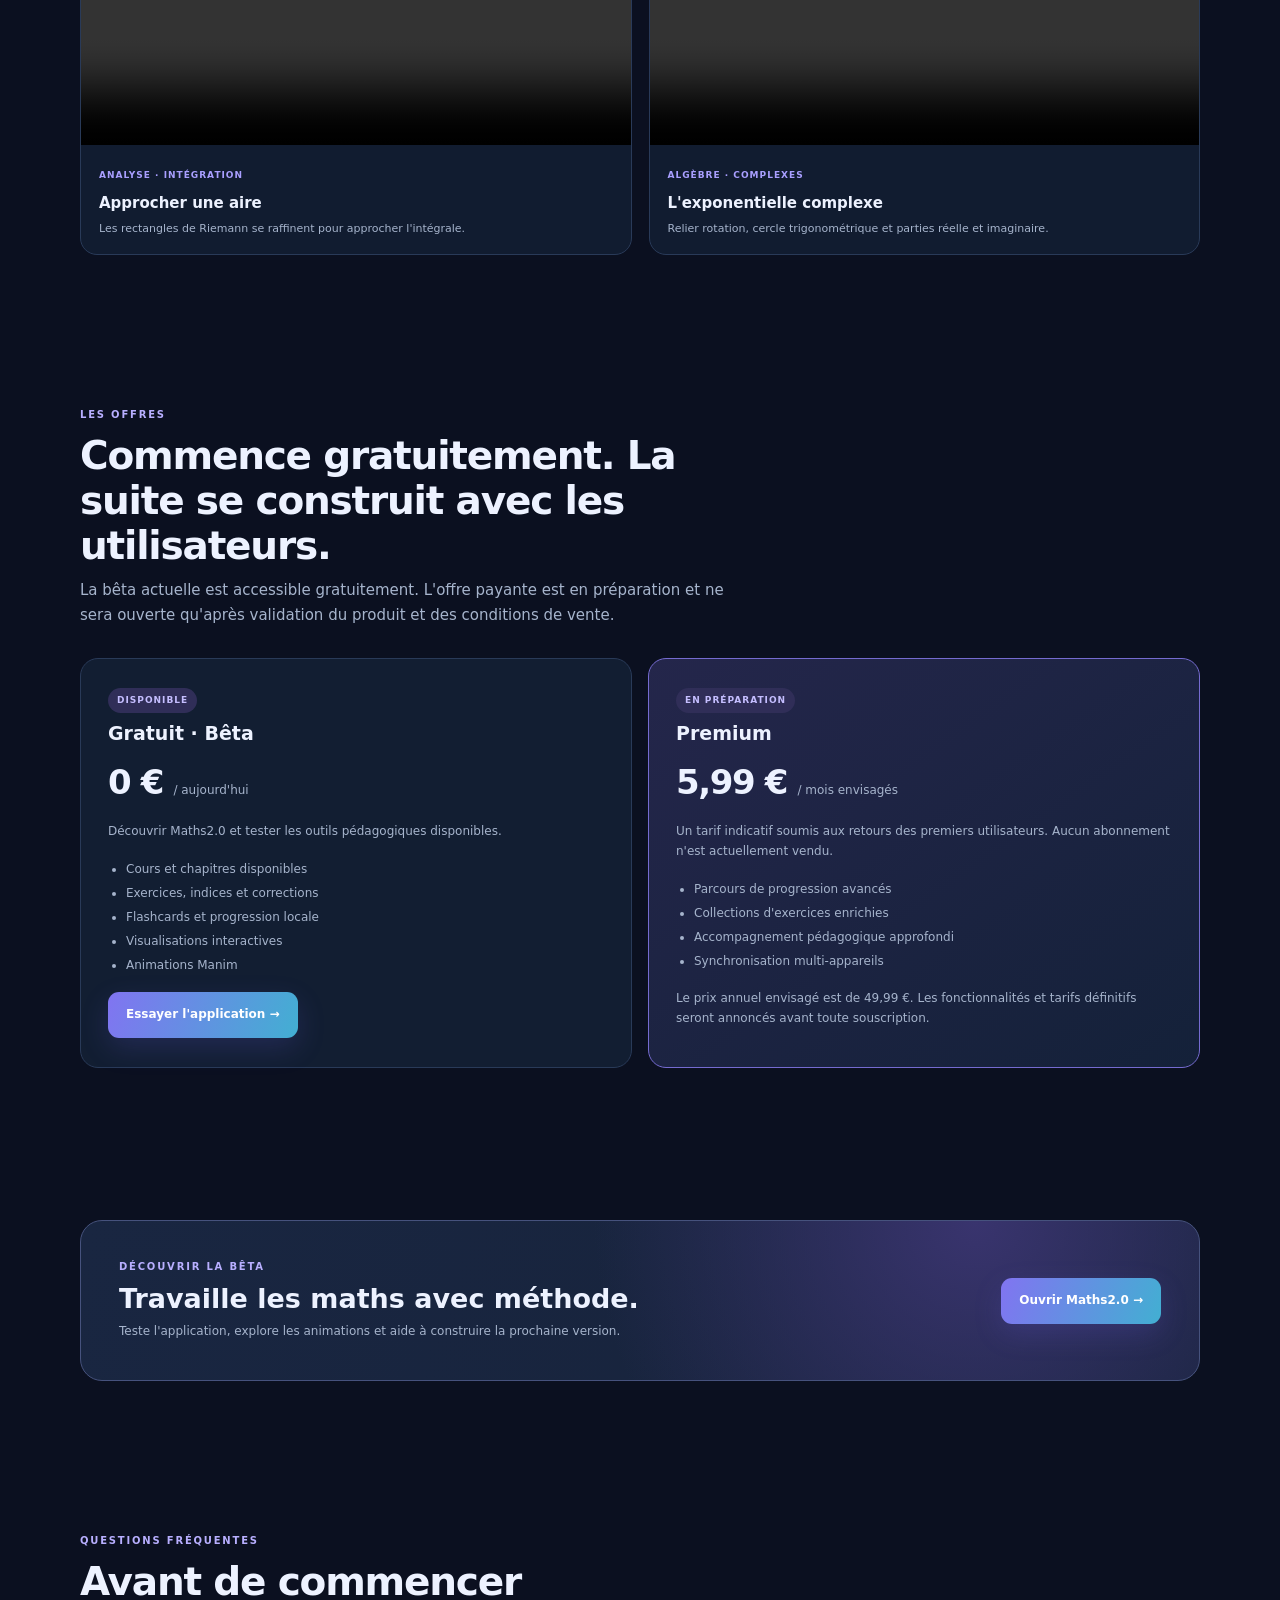
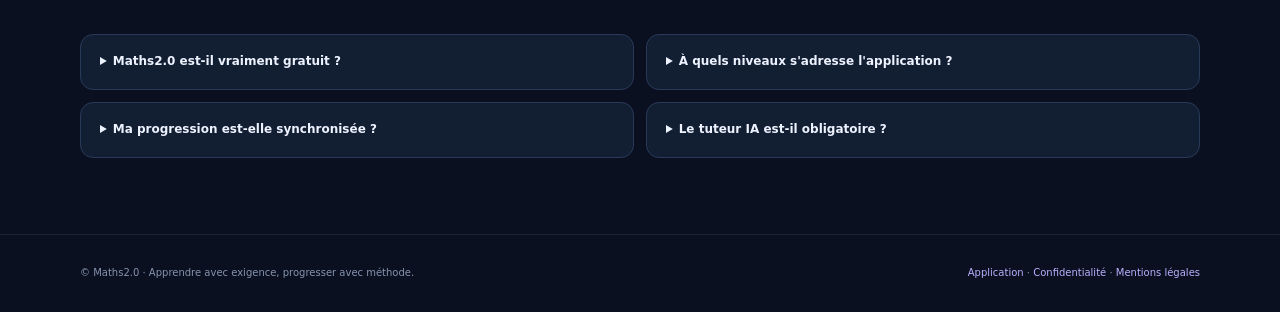
==== commit b6ad747d: "Update Manim availability on homepage" ====
--- a/index.html
+++ b/index.html
@@ -20,12 +20,20 @@
     .cta{padding:38px;border:1px solid #46527d;border-radius:22px;background:radial-gradient(circle at 80% 0,#39346e,transparent 42%),linear-gradient(110deg,#192641,#17233b);display:flex;align-items:center;justify-content:space-between;gap:25px}.cta h2{font-size:27px;line-height:1.2;margin:7px 0}.cta p{color:var(--muted);font-size:12px;margin:0}.faq{display:grid;grid-template-columns:1fr 1fr;gap:12px}.faq details{padding:17px 19px;border:1px solid var(--line);border-radius:13px;background:#121e32}.faq summary{cursor:pointer;font-size:12px;font-weight:750}.faq p{font-size:11px;color:var(--muted);line-height:1.7;margin:10px 0 0}.footer{padding:30px 0;border-top:1px solid #ffffff14;color:#8594af;font-size:10px}.footer .wrap{display:flex;justify-content:space-between;gap:15px;flex-wrap:wrap}.footer a{color:#b7b0ff}
     @media(max-width:800px){.hero{grid-template-columns:1fr;padding:60px 0;gap:35px}.visual{max-width:600px}.float-card{right:0}.grid{grid-template-columns:1fr 1fr}.strip .wrap{grid-template-columns:1fr 1fr}.top nav a:not(.btn){display:none}.top nav{gap:8px}.cta{align-items:flex-start;flex-direction:column}}
     @media(max-width:560px){.wrap{width:min(100% - 28px,1120px)}.hero h1{font-size:43px;letter-spacing:-2px}.grid,.audiences,.videos,.pricing,.faq{grid-template-columns:1fr}section{padding:55px 0}.card{padding:19px}.cta{padding:25px}.top{height:66px}.top nav .btn{padding:10px 12px;font-size:10px}}
+  
+    /* Transition fluide entre la présentation et l'application (navigation même origine). */
+    @view-transition{navigation:auto}
+    ::view-transition-old(root){animation:maths-page-out .22s ease both}
+    ::view-transition-new(root){animation:maths-page-in .42s cubic-bezier(.2,.75,.25,1) both}
+    @keyframes maths-page-out{to{opacity:0;transform:scale(.992);filter:blur(2px)}}
+    @keyframes maths-page-in{from{opacity:0;transform:translateY(12px) scale(.992);filter:blur(3px)}to{opacity:1;transform:translateY(0) scale(1);filter:blur(0)}}
+    @media(prefers-reduced-motion:reduce){::view-transition-old(root),::view-transition-new(root){animation-duration:.01ms}}
   </style>
 </head>
 <body>
 <header class="top wrap">
   <a class="brand" href="landing.html"><span class="mark">∑</span><span>Maths2.0<small>COMPRENDRE · S'ENTRAÎNER · PROGRESSER</small></span></a>
-  <nav><a href="#methode">La méthode</a><a href="#animations">Animations</a><a href="#offres">Offres</a><a class="btn secondary" href="app.html">Ouvrir l'application →</a></nav>
+  <nav><a href="#methode">La méthode</a><a href="#animations">Animations</a><a href="#offres">Offres</a><a class="btn secondary" href="app.html#home">Ouvrir l'application →</a></nav>
 </header>
 <main>
   <div class="wrap hero">
@@ -33,7 +41,7 @@
       <div class="eyebrow">Du lycée à l'université</div>
       <h1>Les maths ne se devinent pas.<br><em>Elles se comprennent.</em></h1>
       <p>Cours structurés, exercices corrigés, flashcards et visualisations interactives : un espace de travail pour comprendre les notions et construire un raisonnement solide.</p>
-      <div class="actions"><a class="btn primary" href="app.html">Essayer gratuitement <span>→</span></a><a class="btn secondary" href="#animations">Voir les animations</a></div>
+      <div class="actions"><a class="btn primary" href="app.html#home">Essayer gratuitement <span>→</span></a><a class="btn secondary" href="#animations">Voir les animations</a></div>
       <div class="proof"><span>✓ <b>Accès gratuit</b> à la bêta</span><span>✓ Lycée & L1</span><span>✓ Sans carte bancaire</span></div>
     </div>
     <div class="visual">
@@ -41,14 +49,14 @@
         <source src="assets/manim/euler_helix.mp4" type="video/mp4">
       </video>
       <div class="visual-label"><b>Exponentielle complexe</b><span>Animation Manim</span></div>
-      <div class="float-card"><strong>4 animations</strong>pour rendre les idées visibles</div>
+      <div class="float-card"><strong>6 animations</strong>pour rendre les idées visibles</div>
     </div>
   </div>
   <div class="strip"><div class="wrap">
     <div class="metric"><b>26</b><span>notions et chapitres de cours</span></div>
     <div class="metric"><b>121</b><span>exercices avec corrections structurées</span></div>
     <div class="metric"><b>14</b><span>expériences visuelles interactives</span></div>
-    <div class="metric"><b>4</b><span>animations Manim publiées</span></div>
+    <div class="metric"><b>6</b><span>animations Manim disponibles</span></div>
   </div></div>
   <section id="methode" class="wrap">
     <div class="section-head"><div class="eyebrow">Une méthode complète</div><h2>Un seul espace pour passer de la compréhension à la maîtrise.</h2><p>Maths2.0 rassemble les outils essentiels du travail mathématique, sans remplacer le raisonnement personnel.</p></div>
@@ -69,7 +77,7 @@
     </div>
   </section>
   <section id="animations" class="wrap">
-    <div class="section-head"><div class="eyebrow">La signature Maths2.0</div><h2>Les mathématiques prennent vie.</h2><p>Quatre animations Manim conçues pour montrer les étapes d'une idée, et pas seulement afficher une formule.</p></div>
+    <div class="section-head"><div class="eyebrow">La signature Maths2.0</div><h2>Les mathématiques prennent vie.</h2><p>Six animations Manim conçues pour montrer les étapes d'une idée, et pas seulement afficher une formule.</p></div>
     <div class="videos">
       <article class="video-card"><video controls playsinline preload="none"><source src="assets/manim/derivative_tangent.mp4" type="video/mp4"></video><div class="video-copy"><small>ANALYSE · DÉRIVATION</small><h3>De la sécante à la tangente</h3><p>Observer le taux d'accroissement lorsque le point mobile se rapproche du point fixe.</p></div></article>
       <article class="video-card"><video controls playsinline preload="none"><source src="assets/manim/fourier_square.mp4" type="video/mp4"></video><div class="video-copy"><small>ANALYSE · SÉRIES</small><h3>La naissance d'un signal</h3><p>Voir les harmoniques s'additionner pour approcher un signal carré.</p></div></article>
@@ -80,12 +88,12 @@
   <section id="offres" class="wrap">
     <div class="section-head"><div class="eyebrow">Les offres</div><h2>Commence gratuitement. La suite se construit avec les utilisateurs.</h2><p>La bêta actuelle est accessible gratuitement. L'offre payante est en préparation et ne sera ouverte qu'après validation du produit et des conditions de vente.</p></div>
     <div class="pricing">
-      <article class="price-card"><span class="tag">DISPONIBLE</span><h3>Gratuit · Bêta</h3><div class="price">0 € <small>/ aujourd'hui</small></div><p>Découvrir Maths2.0 et tester les outils pédagogiques disponibles.</p><ul><li>Cours et chapitres disponibles</li><li>Exercices, indices et corrections</li><li>Flashcards et progression locale</li><li>Visualisations interactives</li><li>Animations Manim</li></ul><a class="btn primary" href="app.html">Essayer l'application →</a></article>
+      <article class="price-card"><span class="tag">DISPONIBLE</span><h3>Gratuit · Bêta</h3><div class="price">0 € <small>/ aujourd'hui</small></div><p>Découvrir Maths2.0 et tester les outils pédagogiques disponibles.</p><ul><li>Cours et chapitres disponibles</li><li>Exercices, indices et corrections</li><li>Flashcards et progression locale</li><li>Visualisations interactives</li><li>Animations Manim</li></ul><a class="btn primary" href="app.html#home">Essayer l'application →</a></article>
       <article class="price-card featured"><span class="tag">EN PRÉPARATION</span><h3>Premium</h3><div class="price">5,99 € <small>/ mois envisagés</small></div><p>Un tarif indicatif soumis aux retours des premiers utilisateurs. Aucun abonnement n'est actuellement vendu.</p><ul><li>Parcours de progression avancés</li><li>Collections d'exercices enrichies</li><li>Accompagnement pédagogique approfondi</li><li>Synchronisation multi-appareils</li></ul><p class="note">Le prix annuel envisagé est de 49,99 €. Les fonctionnalités et tarifs définitifs seront annoncés avant toute souscription.</p></article>
     </div>
   </section>
   <section class="wrap">
-    <div class="cta"><div><div class="eyebrow">Découvrir la bêta</div><h2>Travaille les maths avec méthode.</h2><p>Teste l'application, explore les animations et aide à construire la prochaine version.</p></div><a class="btn primary" href="app.html">Ouvrir Maths2.0 →</a></div>
+    <div class="cta"><div><div class="eyebrow">Découvrir la bêta</div><h2>Travaille les maths avec méthode.</h2><p>Teste l'application, explore les animations et aide à construire la prochaine version.</p></div><a class="btn primary" href="app.html#home">Ouvrir Maths2.0 →</a></div>
   </section>
   <section class="wrap">
     <div class="section-head"><div class="eyebrow">Questions fréquentes</div><h2>Avant de commencer</h2></div>
@@ -97,6 +105,6 @@
     </div>
   </section>
 </main>
-<footer class="footer"><div class="wrap"><span>© Maths2.0 · Apprendre avec exigence, progresser avec méthode.</span><span><a href="app.html">Application</a> · <a href="privacy.html">Confidentialité</a> · <a href="legal.html">Mentions légales</a></span></div></footer>
+<footer class="footer"><div class="wrap"><span>© Maths2.0 · Apprendre avec exigence, progresser avec méthode.</span><span><a href="app.html#home">Application</a> · <a href="privacy.html">Confidentialité</a> · <a href="legal.html">Mentions légales</a></span></div></footer>
 </body>
 </html>
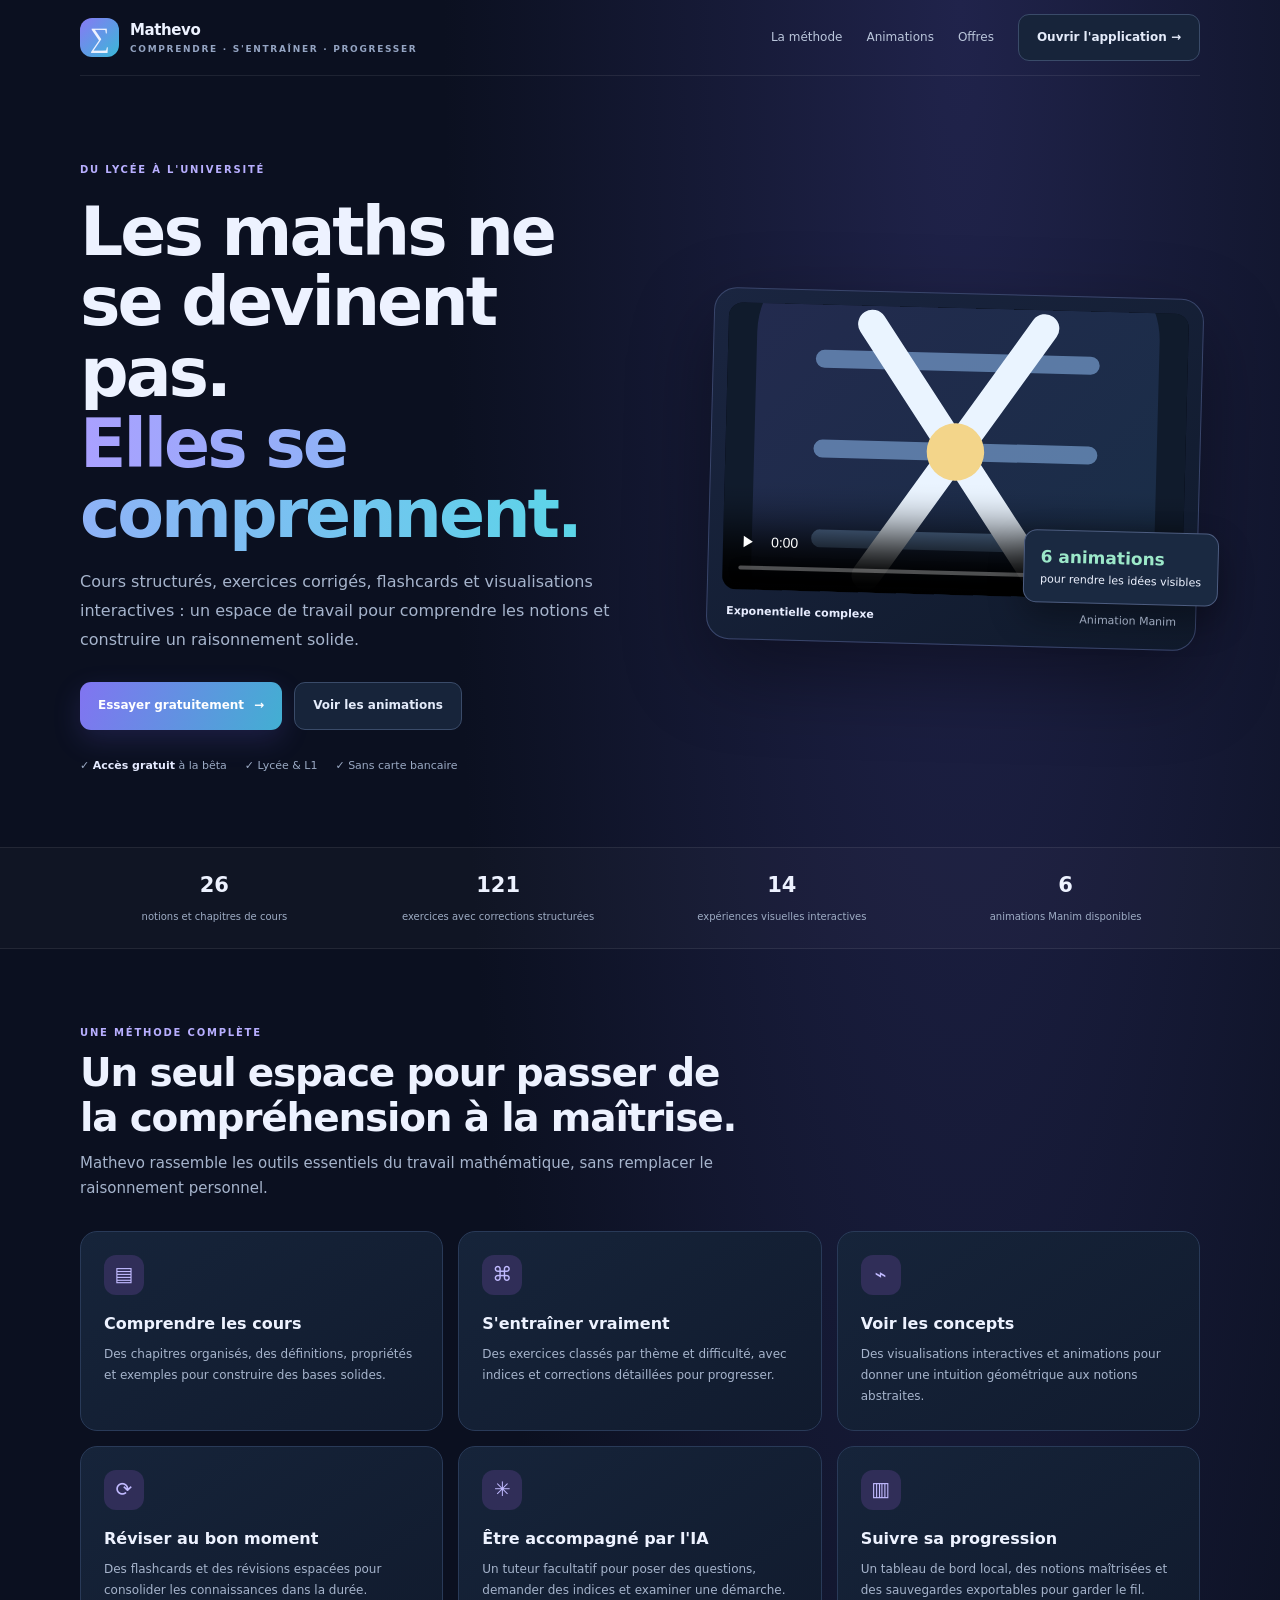
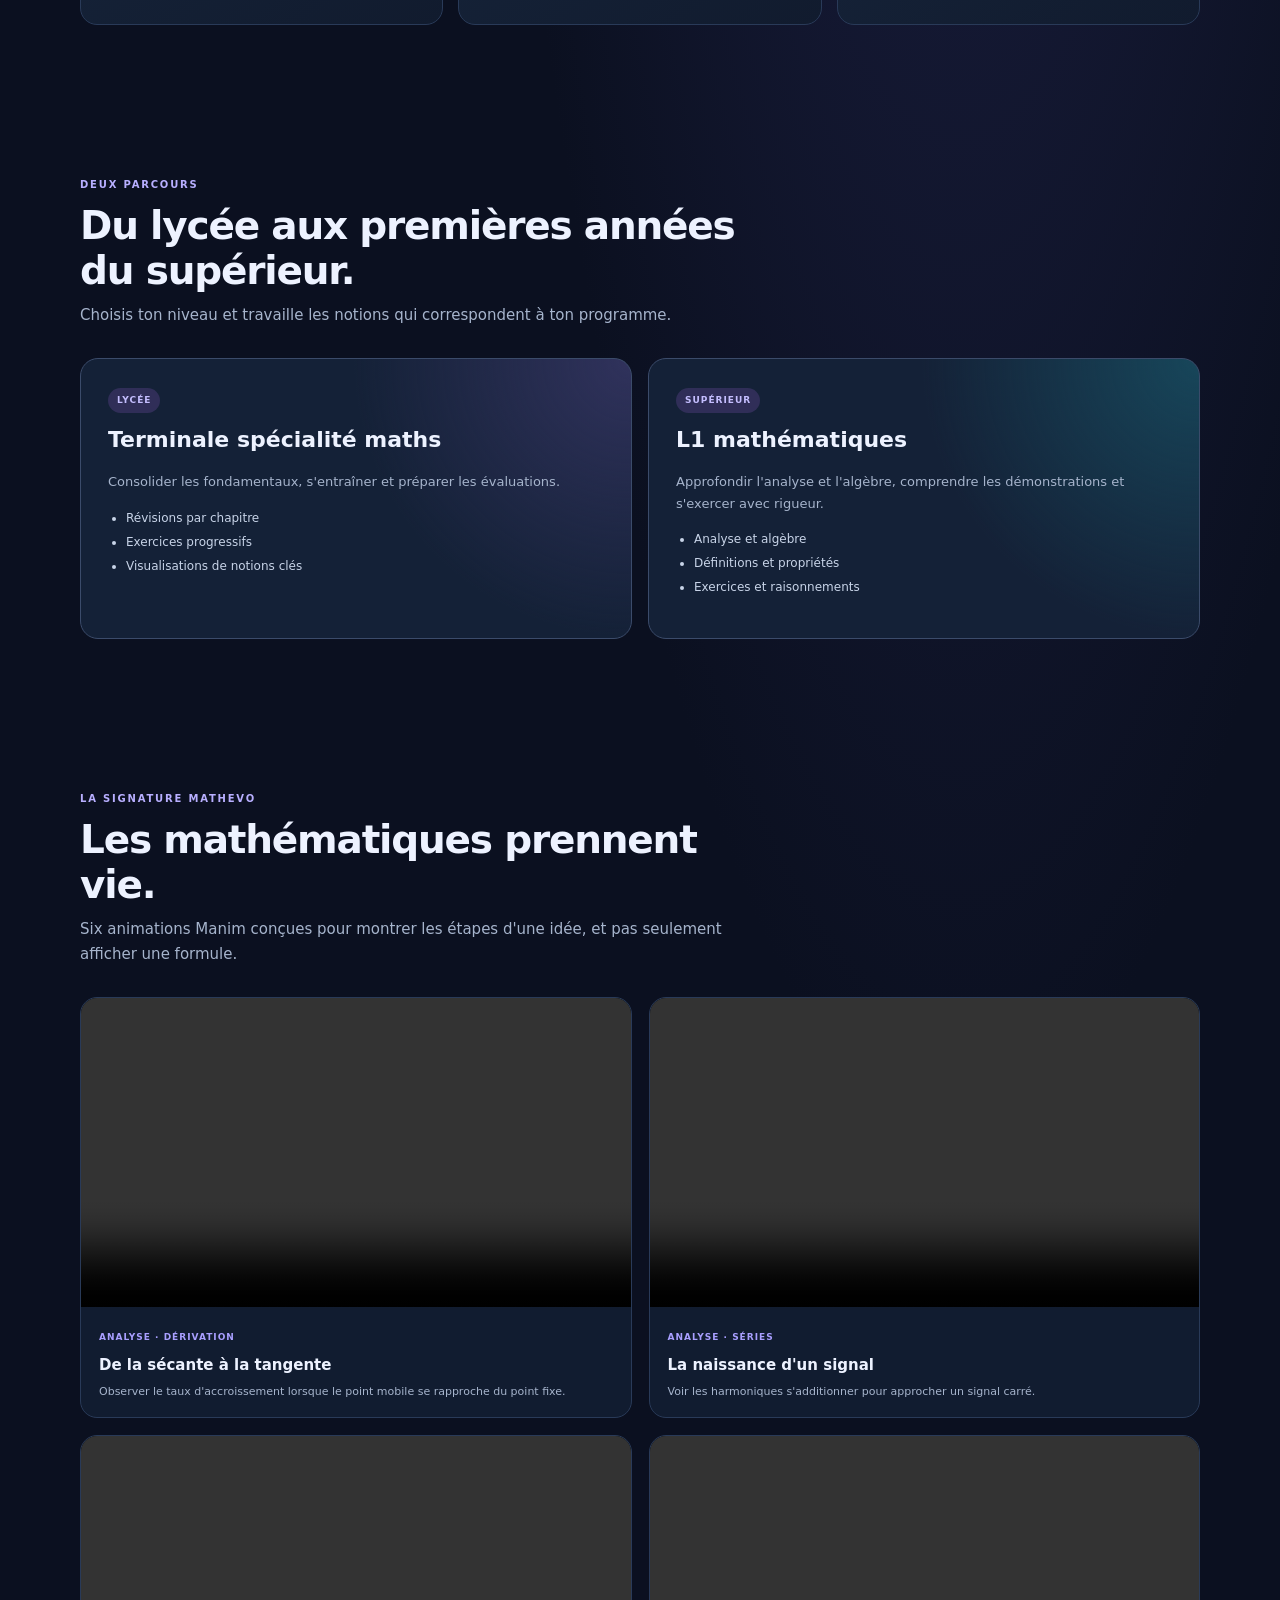
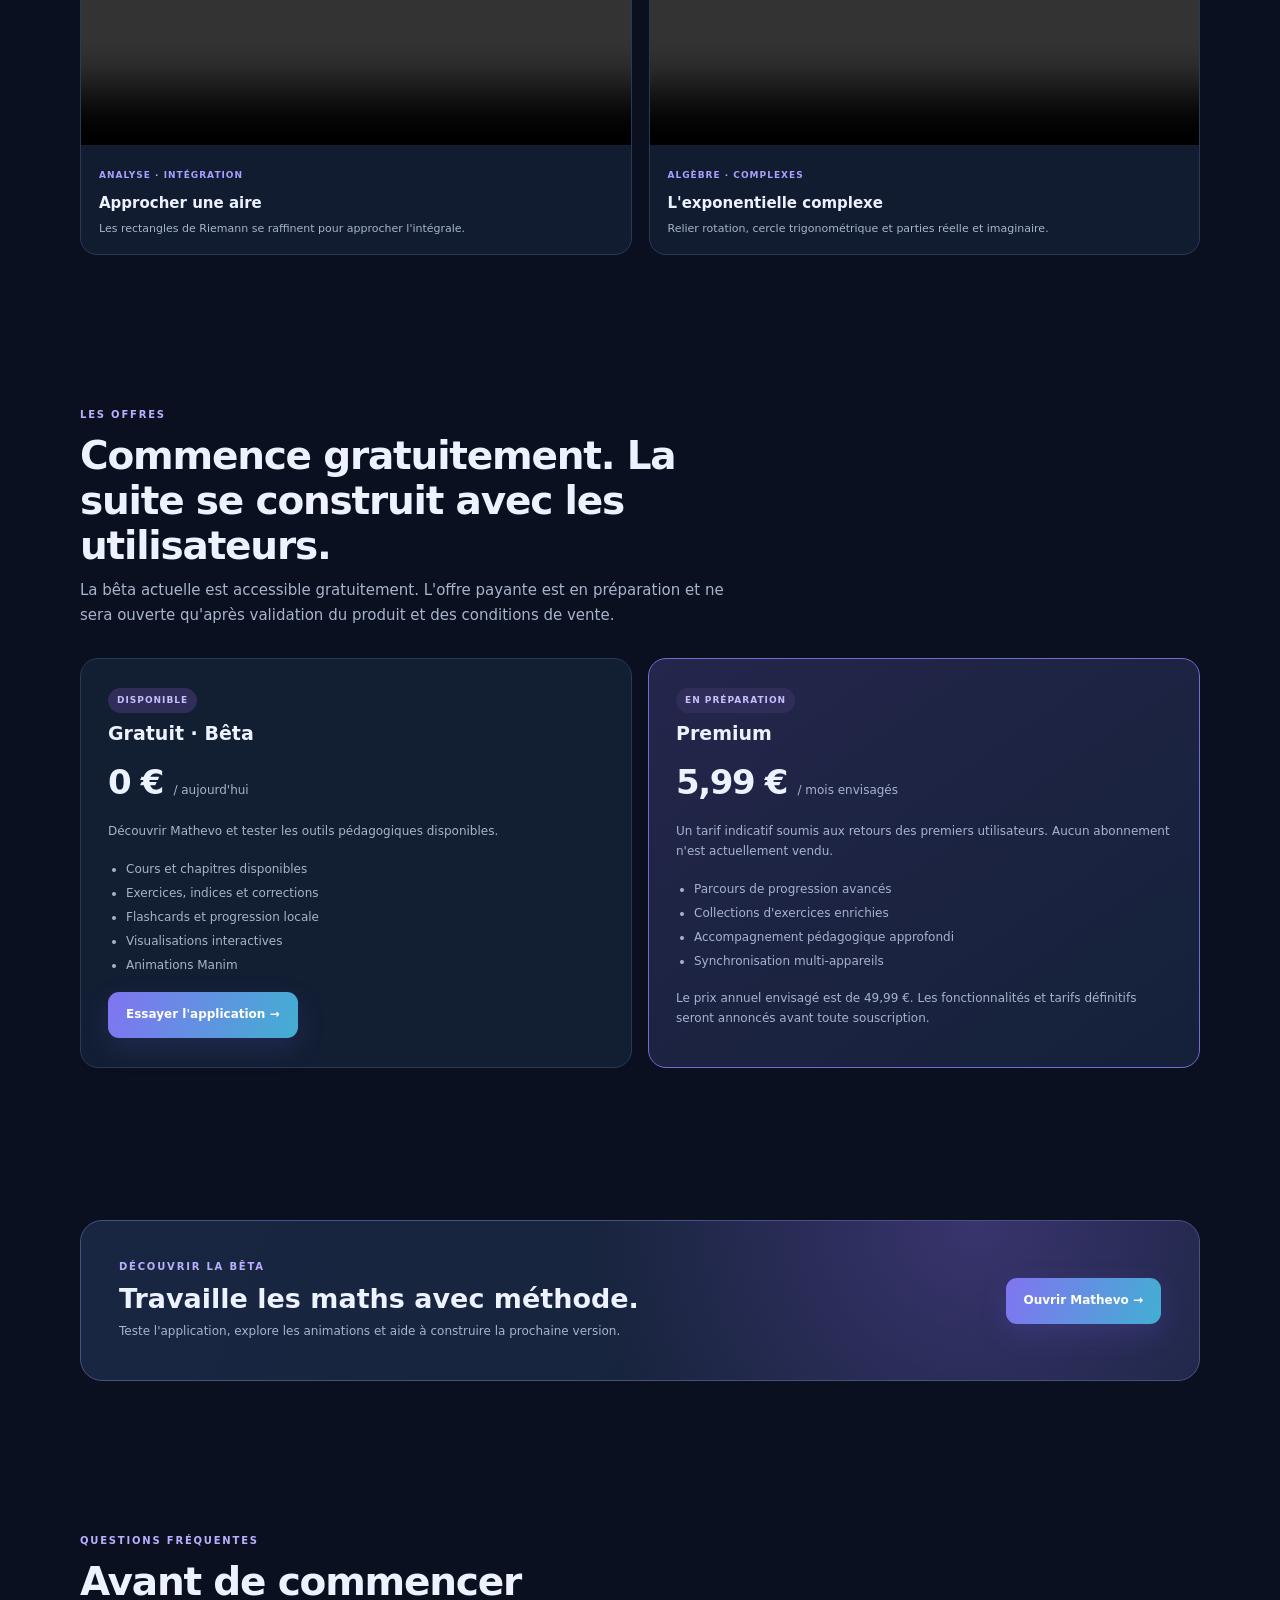
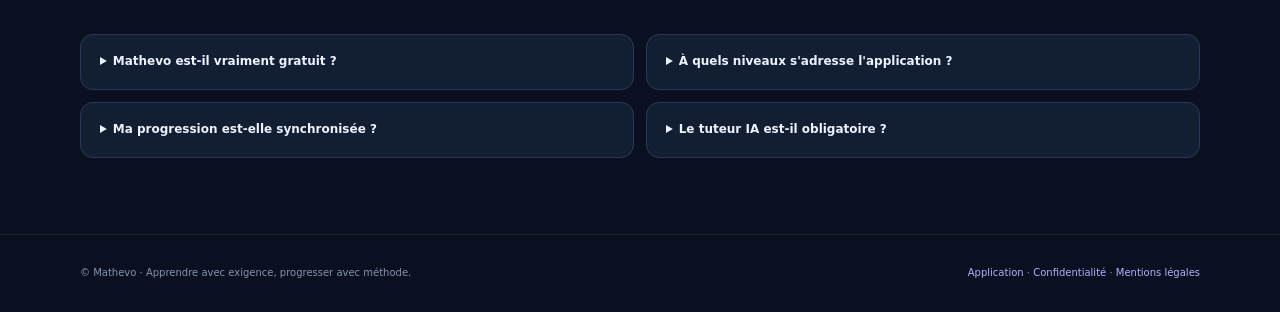
==== commit d60f23e0: "Rename product brand to Mathevo" ====
--- a/index.html
+++ b/index.html
@@ -4,10 +4,10 @@
   <meta charset="utf-8">
   <meta name="viewport" content="width=device-width,initial-scale=1">
   <meta name="theme-color" content="#0b1020">
-  <meta name="description" content="Maths2.0 : cours, exercices corrigés, flashcards et animations mathématiques pour le lycée et la L1.">
-  <meta property="og:title" content="Maths2.0 — Comprendre les maths autrement">
+  <meta name="description" content="Mathevo : cours, exercices corrigés, flashcards et animations mathématiques pour le lycée et la L1.">
+  <meta property="og:title" content="Mathevo — Comprendre les maths autrement">
   <meta property="og:description" content="Apprends, entraîne-toi et visualise les mathématiques du lycée à l'université.">
-  <title>Maths2.0 — Comprendre les maths autrement</title>
+  <title>Mathevo — Comprendre les maths autrement</title>
   <link rel="icon" href="assets/icon.svg" type="image/svg+xml">
   <style>
     :root{color-scheme:dark;--bg:#0b1020;--panel:#121d31;--line:#293a58;--text:#edf2ff;--muted:#a6b4cc;--violet:#9b91ff;--cyan:#58c9e8;--green:#70dcb2}
@@ -32,7 +32,7 @@
 </head>
 <body>
 <header class="top wrap">
-  <a class="brand" href="landing.html"><span class="mark">∑</span><span>Maths2.0<small>COMPRENDRE · S'ENTRAÎNER · PROGRESSER</small></span></a>
+  <a class="brand" href="landing.html"><span class="mark">∑</span><span>Mathevo<small>COMPRENDRE · S'ENTRAÎNER · PROGRESSER</small></span></a>
   <nav><a href="#methode">La méthode</a><a href="#animations">Animations</a><a href="#offres">Offres</a><a class="btn secondary" href="app.html#home">Ouvrir l'application →</a></nav>
 </header>
 <main>
@@ -59,7 +59,7 @@
     <div class="metric"><b>6</b><span>animations Manim disponibles</span></div>
   </div></div>
   <section id="methode" class="wrap">
-    <div class="section-head"><div class="eyebrow">Une méthode complète</div><h2>Un seul espace pour passer de la compréhension à la maîtrise.</h2><p>Maths2.0 rassemble les outils essentiels du travail mathématique, sans remplacer le raisonnement personnel.</p></div>
+    <div class="section-head"><div class="eyebrow">Une méthode complète</div><h2>Un seul espace pour passer de la compréhension à la maîtrise.</h2><p>Mathevo rassemble les outils essentiels du travail mathématique, sans remplacer le raisonnement personnel.</p></div>
     <div class="grid">
       <article class="card"><div class="ico">▤</div><h3>Comprendre les cours</h3><p>Des chapitres organisés, des définitions, propriétés et exemples pour construire des bases solides.</p></article>
       <article class="card"><div class="ico">⌘</div><h3>S'entraîner vraiment</h3><p>Des exercices classés par thème et difficulté, avec indices et corrections détaillées pour progresser.</p></article>
@@ -77,7 +77,7 @@
     </div>
   </section>
   <section id="animations" class="wrap">
-    <div class="section-head"><div class="eyebrow">La signature Maths2.0</div><h2>Les mathématiques prennent vie.</h2><p>Six animations Manim conçues pour montrer les étapes d'une idée, et pas seulement afficher une formule.</p></div>
+    <div class="section-head"><div class="eyebrow">La signature Mathevo</div><h2>Les mathématiques prennent vie.</h2><p>Six animations Manim conçues pour montrer les étapes d'une idée, et pas seulement afficher une formule.</p></div>
     <div class="videos">
       <article class="video-card"><video controls playsinline preload="none"><source src="assets/manim/derivative_tangent.mp4" type="video/mp4"></video><div class="video-copy"><small>ANALYSE · DÉRIVATION</small><h3>De la sécante à la tangente</h3><p>Observer le taux d'accroissement lorsque le point mobile se rapproche du point fixe.</p></div></article>
       <article class="video-card"><video controls playsinline preload="none"><source src="assets/manim/fourier_square.mp4" type="video/mp4"></video><div class="video-copy"><small>ANALYSE · SÉRIES</small><h3>La naissance d'un signal</h3><p>Voir les harmoniques s'additionner pour approcher un signal carré.</p></div></article>
@@ -88,23 +88,23 @@
   <section id="offres" class="wrap">
     <div class="section-head"><div class="eyebrow">Les offres</div><h2>Commence gratuitement. La suite se construit avec les utilisateurs.</h2><p>La bêta actuelle est accessible gratuitement. L'offre payante est en préparation et ne sera ouverte qu'après validation du produit et des conditions de vente.</p></div>
     <div class="pricing">
-      <article class="price-card"><span class="tag">DISPONIBLE</span><h3>Gratuit · Bêta</h3><div class="price">0 € <small>/ aujourd'hui</small></div><p>Découvrir Maths2.0 et tester les outils pédagogiques disponibles.</p><ul><li>Cours et chapitres disponibles</li><li>Exercices, indices et corrections</li><li>Flashcards et progression locale</li><li>Visualisations interactives</li><li>Animations Manim</li></ul><a class="btn primary" href="app.html#home">Essayer l'application →</a></article>
+      <article class="price-card"><span class="tag">DISPONIBLE</span><h3>Gratuit · Bêta</h3><div class="price">0 € <small>/ aujourd'hui</small></div><p>Découvrir Mathevo et tester les outils pédagogiques disponibles.</p><ul><li>Cours et chapitres disponibles</li><li>Exercices, indices et corrections</li><li>Flashcards et progression locale</li><li>Visualisations interactives</li><li>Animations Manim</li></ul><a class="btn primary" href="app.html#home">Essayer l'application →</a></article>
       <article class="price-card featured"><span class="tag">EN PRÉPARATION</span><h3>Premium</h3><div class="price">5,99 € <small>/ mois envisagés</small></div><p>Un tarif indicatif soumis aux retours des premiers utilisateurs. Aucun abonnement n'est actuellement vendu.</p><ul><li>Parcours de progression avancés</li><li>Collections d'exercices enrichies</li><li>Accompagnement pédagogique approfondi</li><li>Synchronisation multi-appareils</li></ul><p class="note">Le prix annuel envisagé est de 49,99 €. Les fonctionnalités et tarifs définitifs seront annoncés avant toute souscription.</p></article>
     </div>
   </section>
   <section class="wrap">
-    <div class="cta"><div><div class="eyebrow">Découvrir la bêta</div><h2>Travaille les maths avec méthode.</h2><p>Teste l'application, explore les animations et aide à construire la prochaine version.</p></div><a class="btn primary" href="app.html#home">Ouvrir Maths2.0 →</a></div>
+    <div class="cta"><div><div class="eyebrow">Découvrir la bêta</div><h2>Travaille les maths avec méthode.</h2><p>Teste l'application, explore les animations et aide à construire la prochaine version.</p></div><a class="btn primary" href="app.html#home">Ouvrir Mathevo →</a></div>
   </section>
   <section class="wrap">
     <div class="section-head"><div class="eyebrow">Questions fréquentes</div><h2>Avant de commencer</h2></div>
     <div class="faq">
-      <details><summary>Maths2.0 est-il vraiment gratuit ?</summary><p>Oui. La version bêta actuelle est accessible gratuitement. Aucun paiement ni abonnement n'est activé.</p></details>
+      <details><summary>Mathevo est-il vraiment gratuit ?</summary><p>Oui. La version bêta actuelle est accessible gratuitement. Aucun paiement ni abonnement n'est activé.</p></details>
       <details><summary>À quels niveaux s'adresse l'application ?</summary><p>La bêta propose des contenus pour le lycée et le supérieur, avec un accent sur la Terminale et la L1. Vérifie le niveau de chaque chapitre dans l'application.</p></details>
       <details><summary>Ma progression est-elle synchronisée ?</summary><p>Pour l'instant, la progression est enregistrée dans le navigateur utilisé. Tu peux l'exporter pour la sauvegarder ou la transférer manuellement.</p></details>
       <details><summary>Le tuteur IA est-il obligatoire ?</summary><p>Non. Il est facultatif. Les messages et images envoyés au tuteur sont transmis au service IA ; consulte la politique de confidentialité avant de l'utiliser.</p></details>
     </div>
   </section>
 </main>
-<footer class="footer"><div class="wrap"><span>© Maths2.0 · Apprendre avec exigence, progresser avec méthode.</span><span><a href="app.html#home">Application</a> · <a href="privacy.html">Confidentialité</a> · <a href="legal.html">Mentions légales</a></span></div></footer>
+<footer class="footer"><div class="wrap"><span>© Mathevo · Apprendre avec exigence, progresser avec méthode.</span><span><a href="app.html#home">Application</a> · <a href="privacy.html">Confidentialité</a> · <a href="legal.html">Mentions légales</a></span></div></footer>
 </body>
 </html>
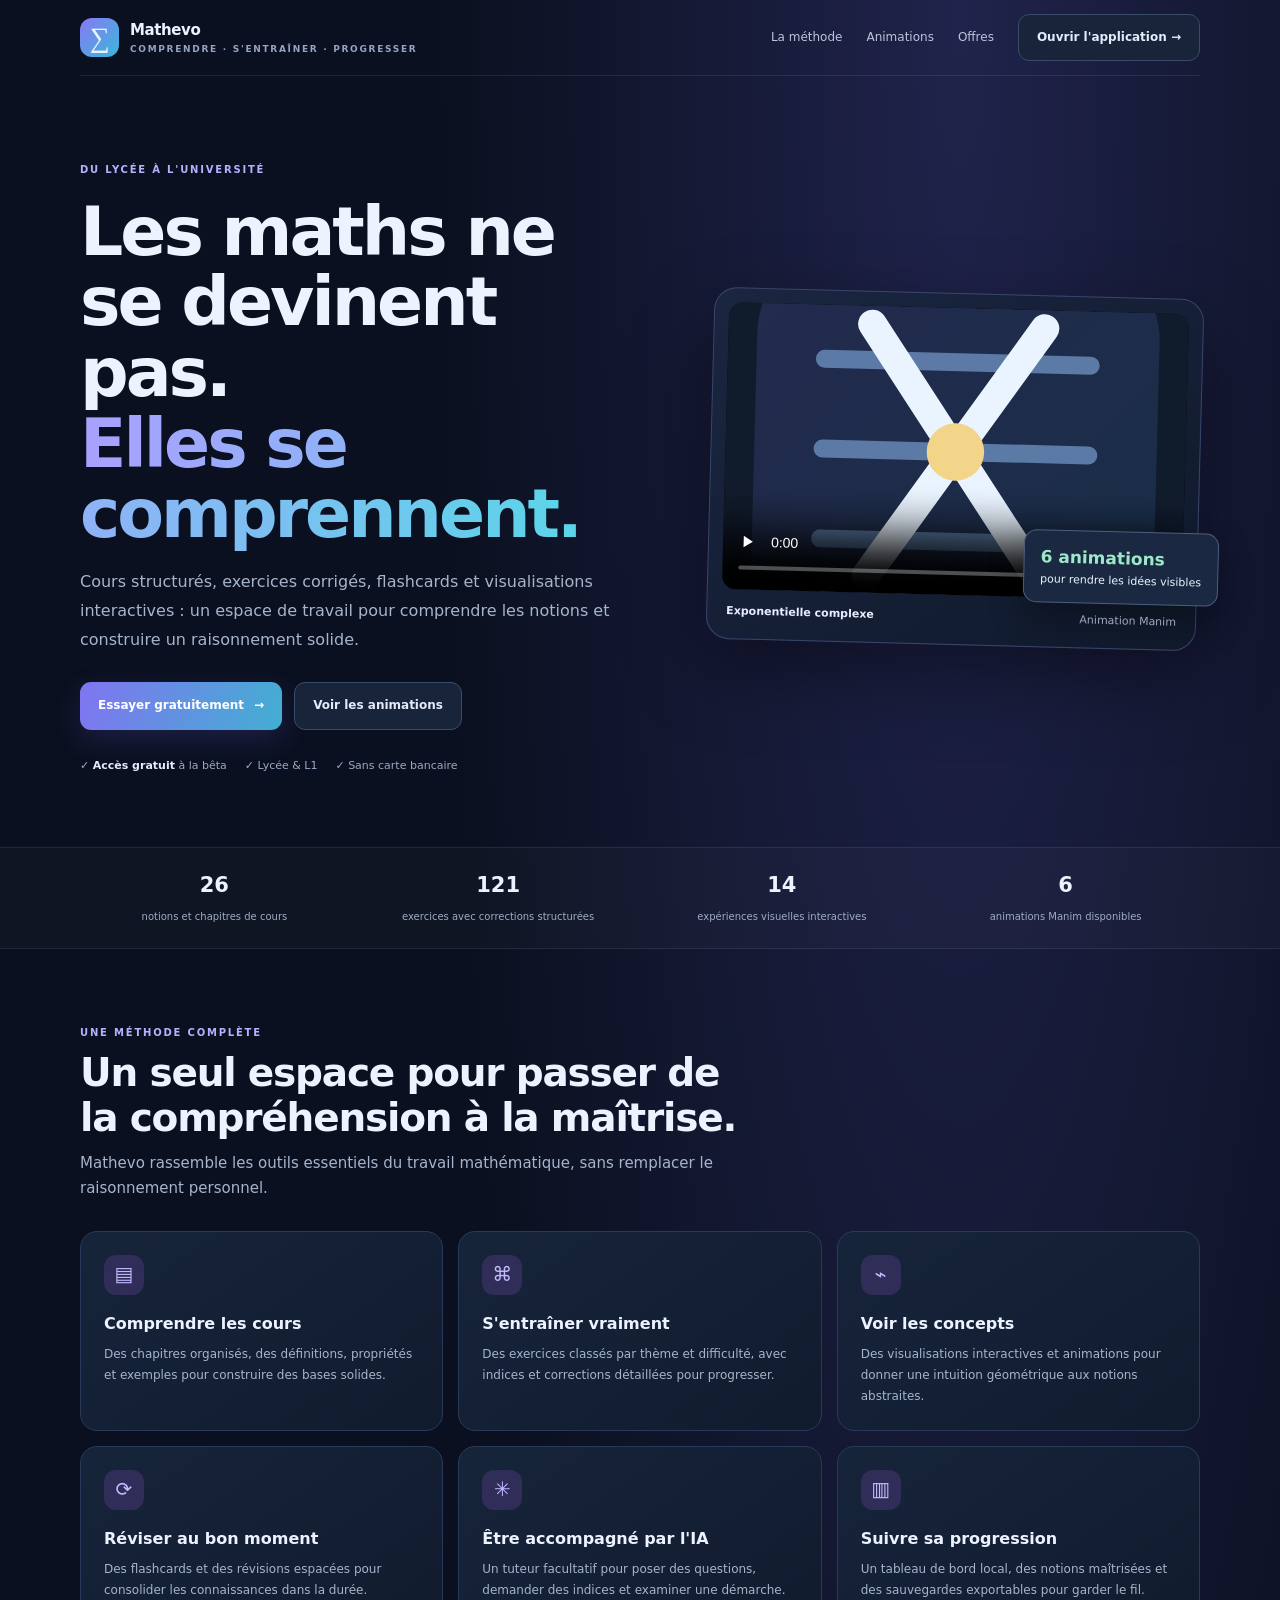
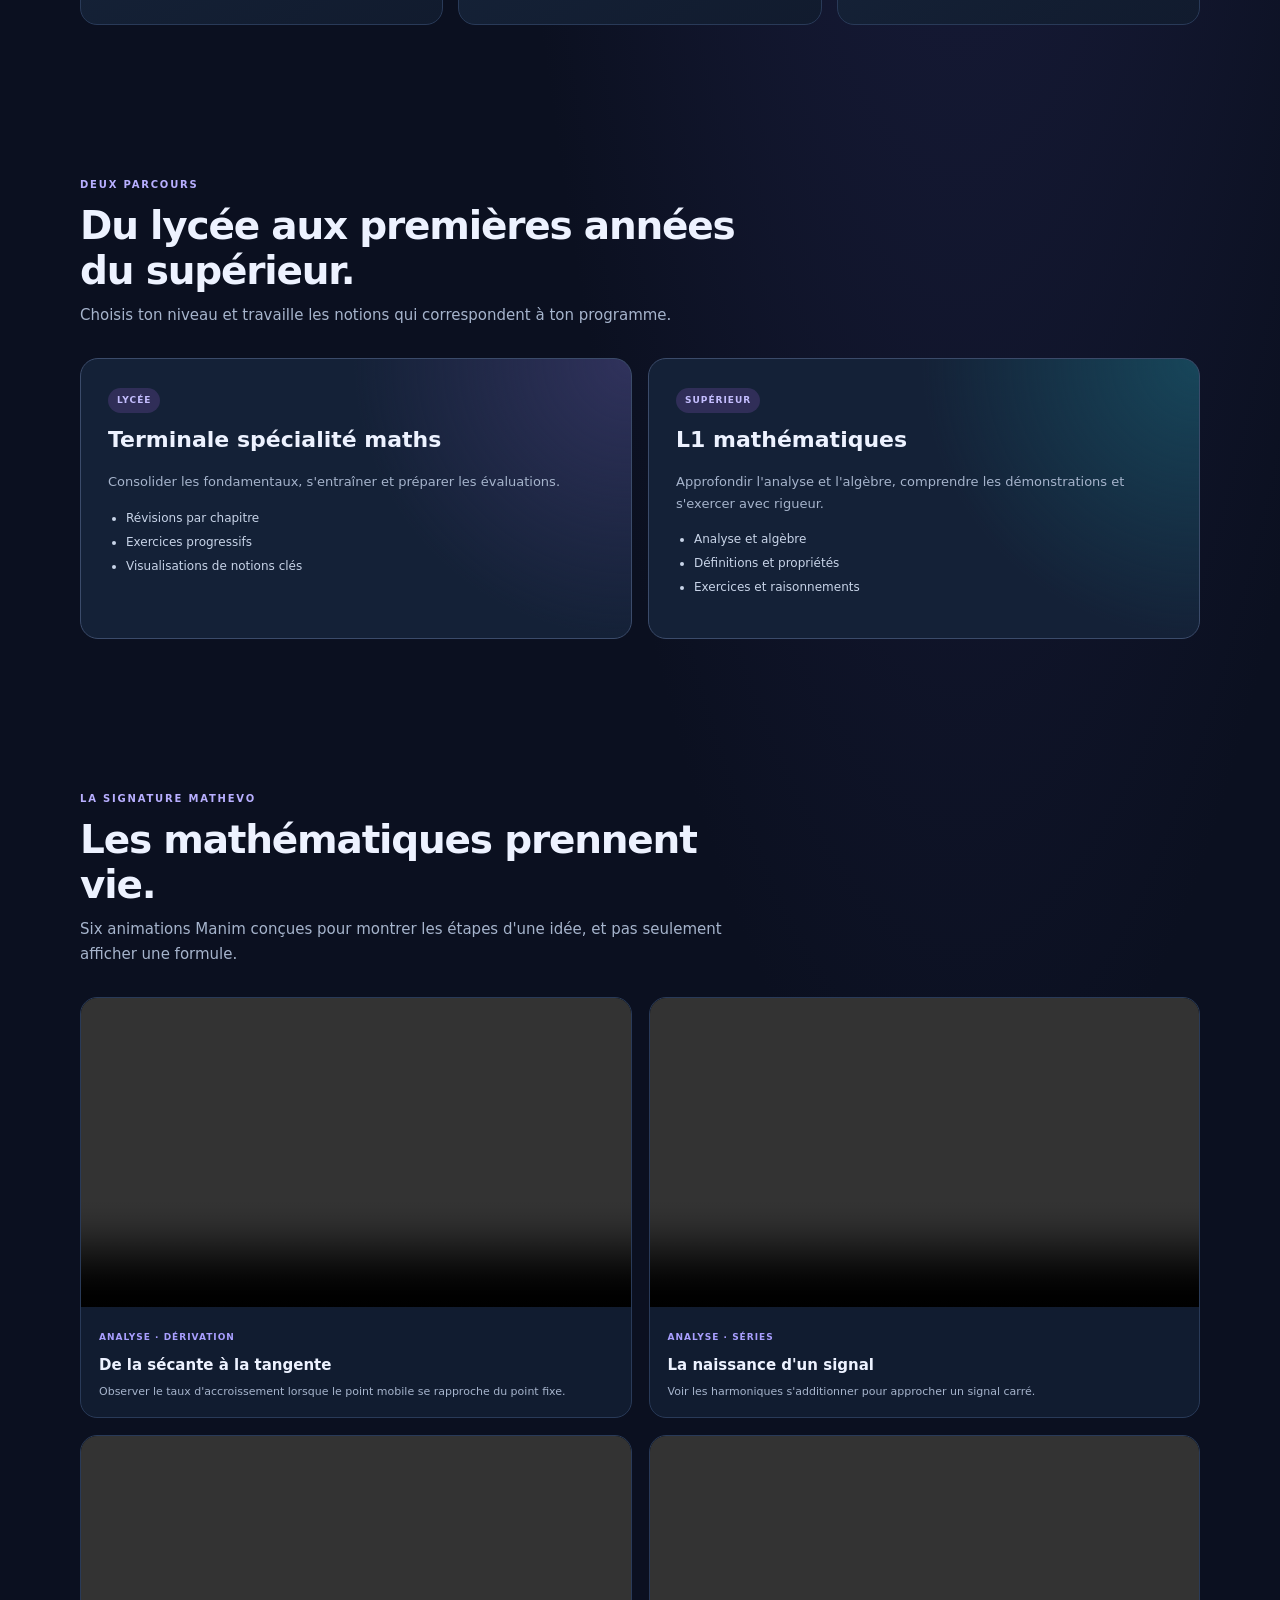
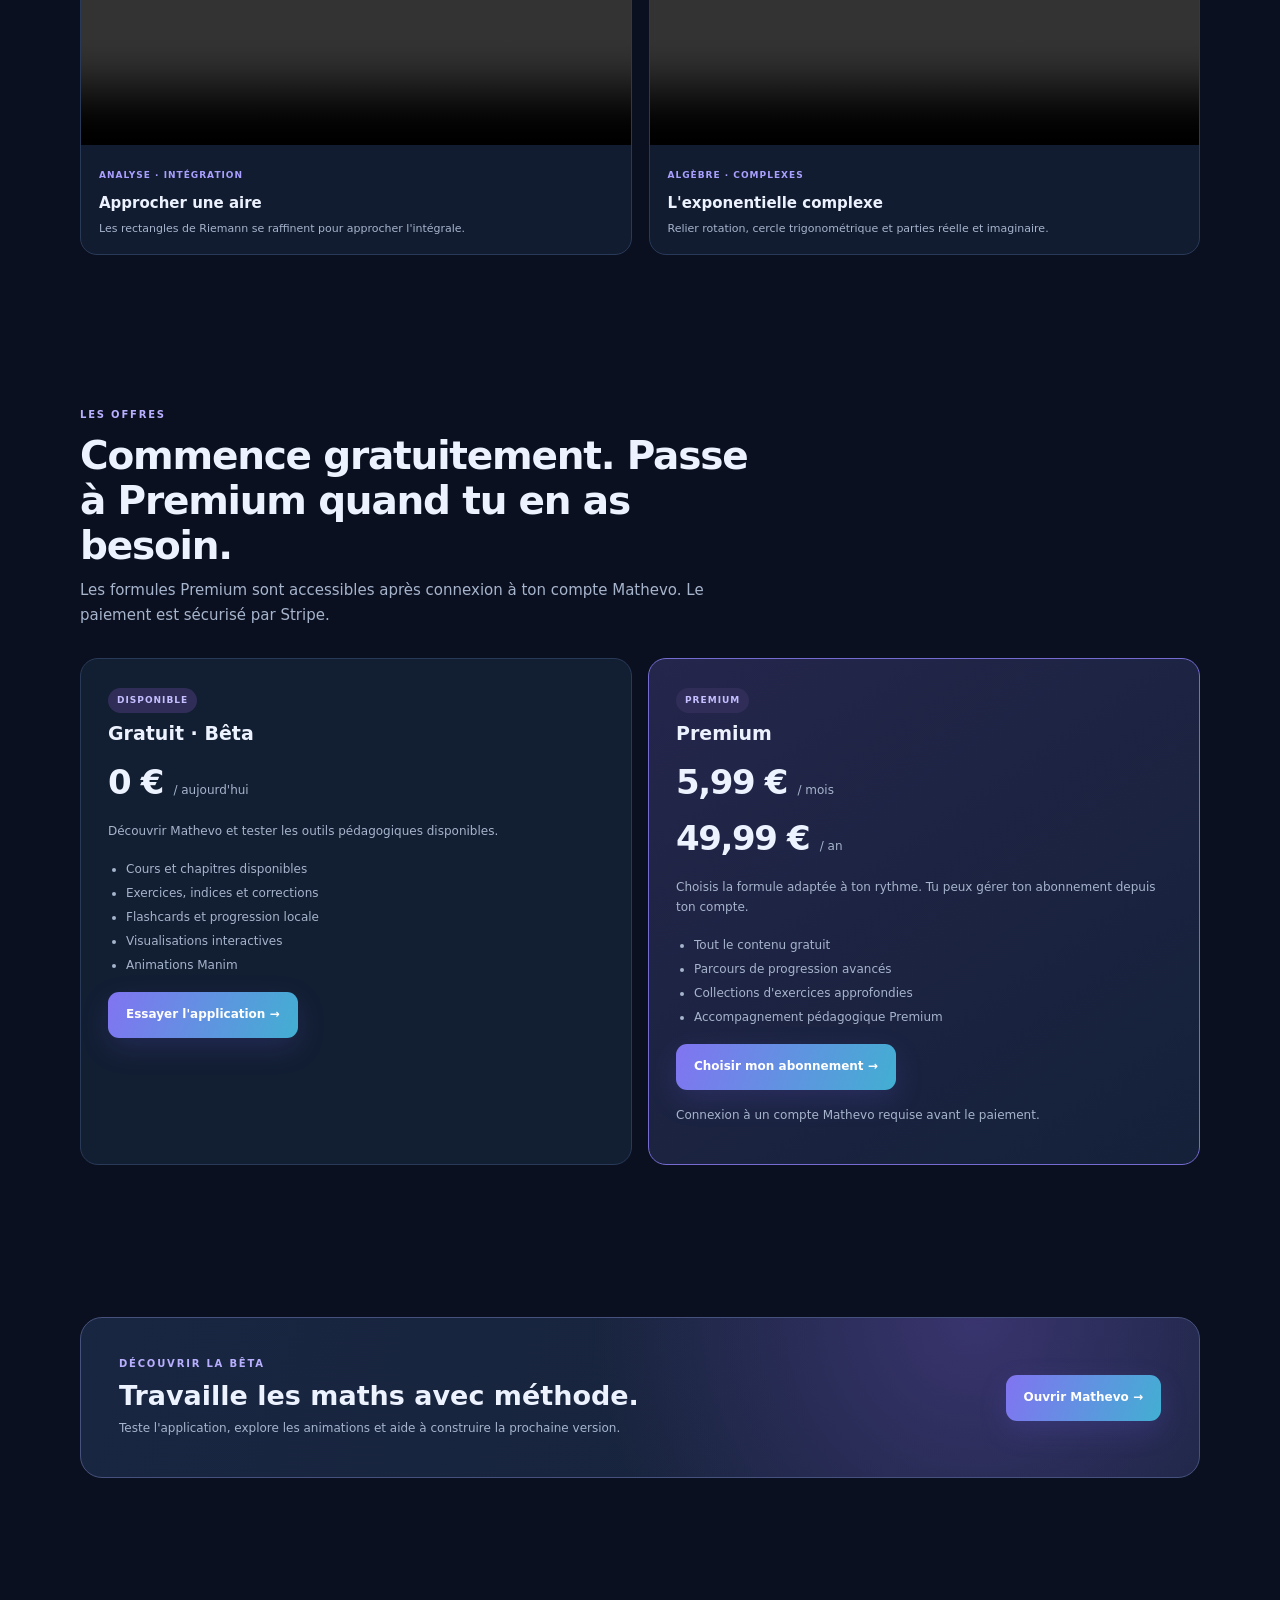
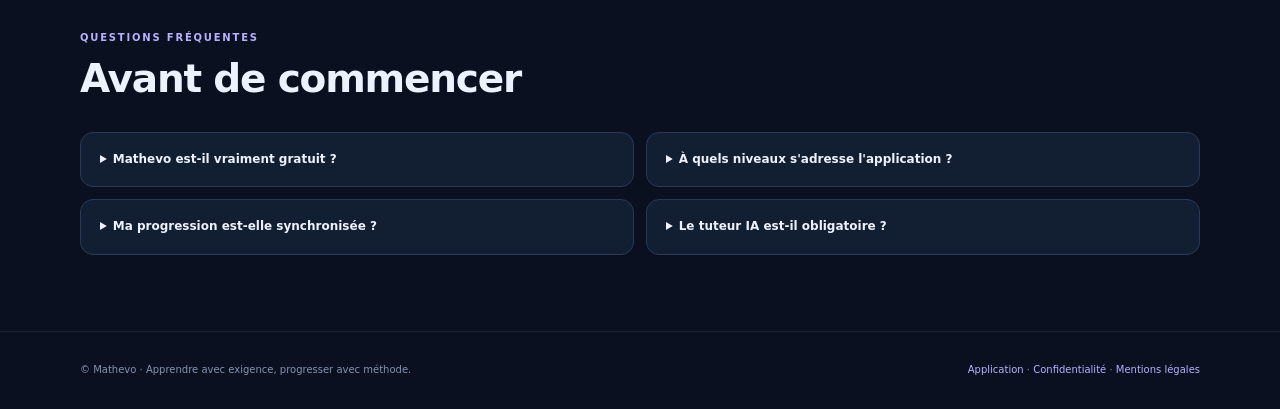
==== commit 3ef67ed1: "Expose active Premium subscription options on landing page" ====
--- a/index.html
+++ b/index.html
@@ -86,10 +86,10 @@
     </div>
   </section>
   <section id="offres" class="wrap">
-    <div class="section-head"><div class="eyebrow">Les offres</div><h2>Commence gratuitement. La suite se construit avec les utilisateurs.</h2><p>La bêta actuelle est accessible gratuitement. L'offre payante est en préparation et ne sera ouverte qu'après validation du produit et des conditions de vente.</p></div>
+    <div class="section-head"><div class="eyebrow">Les offres</div><h2>Commence gratuitement. Passe à Premium quand tu en as besoin.</h2><p>Les formules Premium sont accessibles après connexion à ton compte Mathevo. Le paiement est sécurisé par Stripe.</p></div>
     <div class="pricing">
       <article class="price-card"><span class="tag">DISPONIBLE</span><h3>Gratuit · Bêta</h3><div class="price">0 € <small>/ aujourd'hui</small></div><p>Découvrir Mathevo et tester les outils pédagogiques disponibles.</p><ul><li>Cours et chapitres disponibles</li><li>Exercices, indices et corrections</li><li>Flashcards et progression locale</li><li>Visualisations interactives</li><li>Animations Manim</li></ul><a class="btn primary" href="app.html#home">Essayer l'application →</a></article>
-      <article class="price-card featured"><span class="tag">EN PRÉPARATION</span><h3>Premium</h3><div class="price">5,99 € <small>/ mois envisagés</small></div><p>Un tarif indicatif soumis aux retours des premiers utilisateurs. Aucun abonnement n'est actuellement vendu.</p><ul><li>Parcours de progression avancés</li><li>Collections d'exercices enrichies</li><li>Accompagnement pédagogique approfondi</li><li>Synchronisation multi-appareils</li></ul><p class="note">Le prix annuel envisagé est de 49,99 €. Les fonctionnalités et tarifs définitifs seront annoncés avant toute souscription.</p></article>
+      <article class="price-card featured"><span class="tag">PREMIUM</span><h3>Premium</h3><div class="price">5,99 € <small>/ mois</small></div><div class="price">49,99 € <small>/ an</small></div><p>Choisis la formule adaptée à ton rythme. Tu peux gérer ton abonnement depuis ton compte.</p><ul><li>Tout le contenu gratuit</li><li>Parcours de progression avancés</li><li>Collections d'exercices approfondies</li><li>Accompagnement pédagogique Premium</li></ul><a class="btn primary" href="app.html#account">Choisir mon abonnement →</a><p class="note">Connexion à un compte Mathevo requise avant le paiement.</p></article>
     </div>
   </section>
   <section class="wrap">
@@ -98,7 +98,7 @@
   <section class="wrap">
     <div class="section-head"><div class="eyebrow">Questions fréquentes</div><h2>Avant de commencer</h2></div>
     <div class="faq">
-      <details><summary>Mathevo est-il vraiment gratuit ?</summary><p>Oui. La version bêta actuelle est accessible gratuitement. Aucun paiement ni abonnement n'est activé.</p></details>
+      <details><summary>Mathevo est-il vraiment gratuit ?</summary><p>Oui. Les fonctionnalités gratuites restent accessibles. Tu peux aussi choisir une formule Premium depuis ton compte Mathevo.</p></details>
       <details><summary>À quels niveaux s'adresse l'application ?</summary><p>La bêta propose des contenus pour le lycée et le supérieur, avec un accent sur la Terminale et la L1. Vérifie le niveau de chaque chapitre dans l'application.</p></details>
       <details><summary>Ma progression est-elle synchronisée ?</summary><p>Pour l'instant, la progression est enregistrée dans le navigateur utilisé. Tu peux l'exporter pour la sauvegarder ou la transférer manuellement.</p></details>
       <details><summary>Le tuteur IA est-il obligatoire ?</summary><p>Non. Il est facultatif. Les messages et images envoyés au tuteur sont transmis au service IA ; consulte la politique de confidentialité avant de l'utiliser.</p></details>
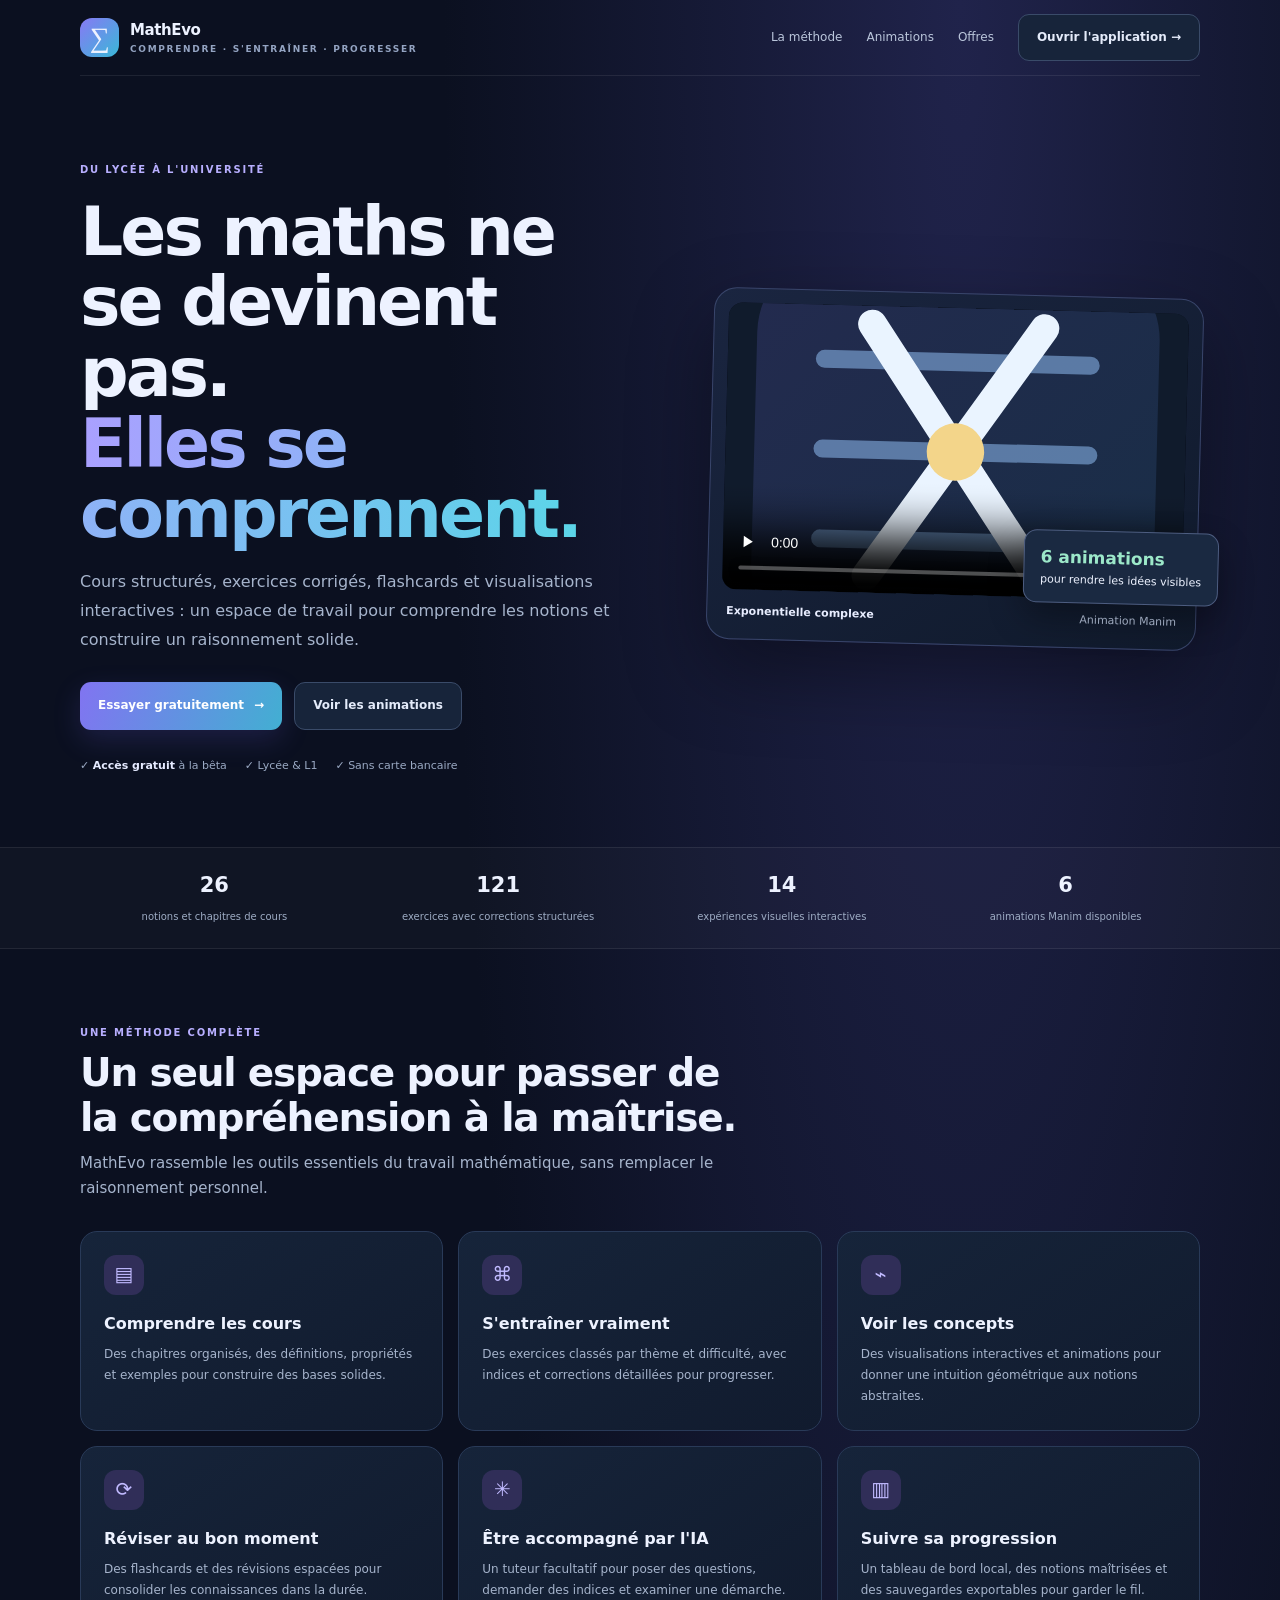
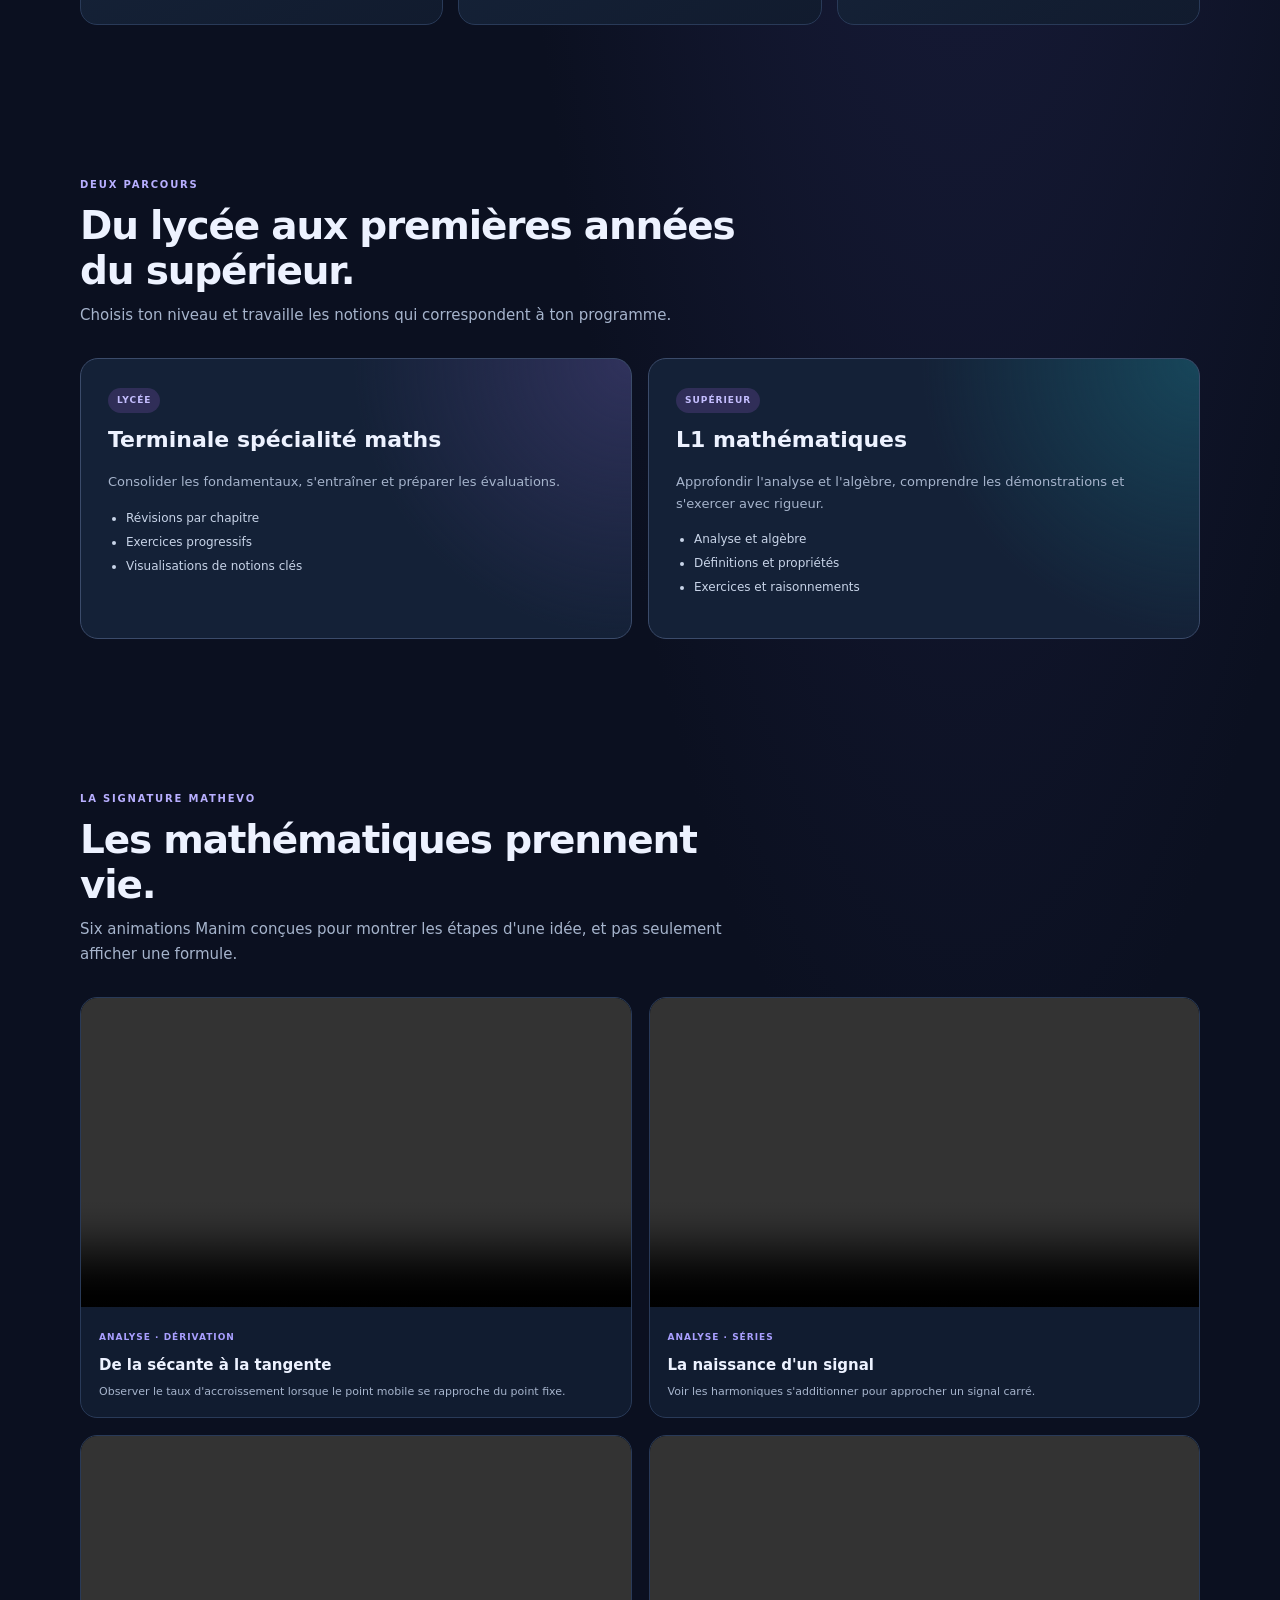
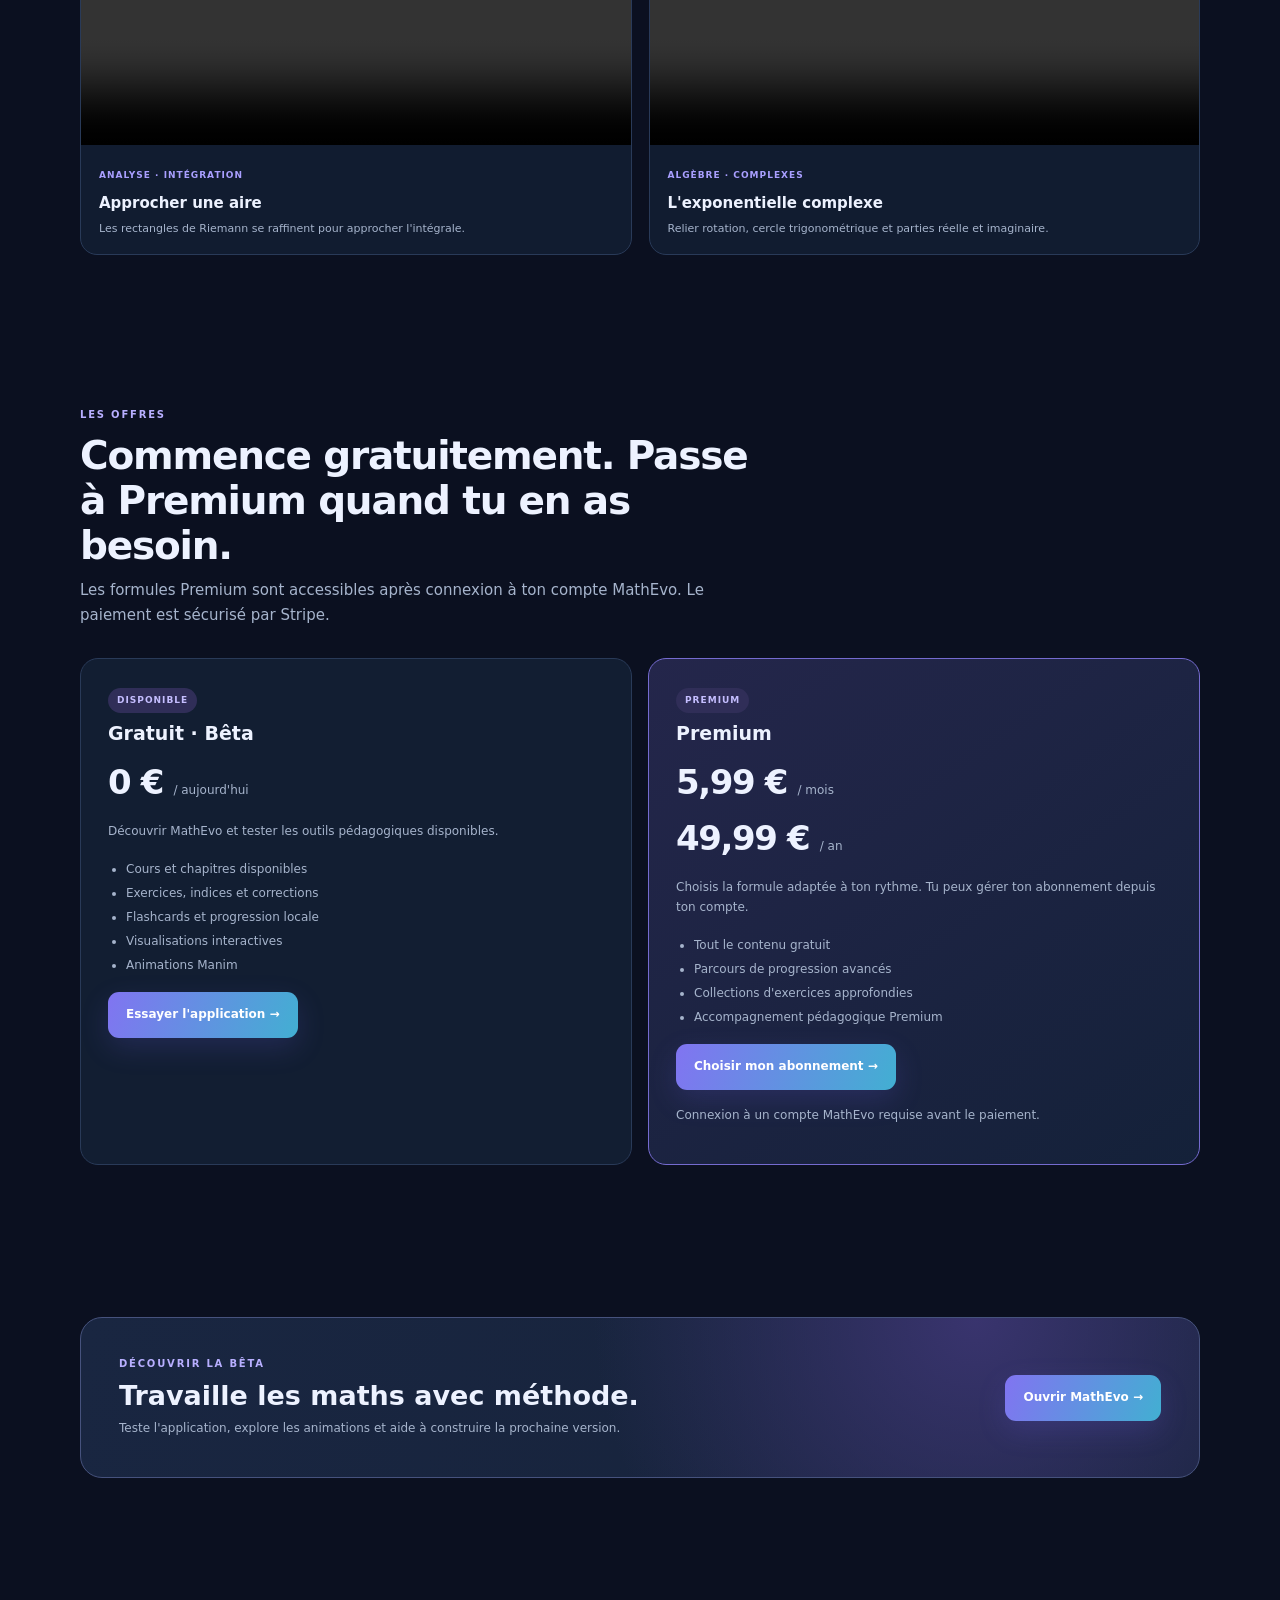
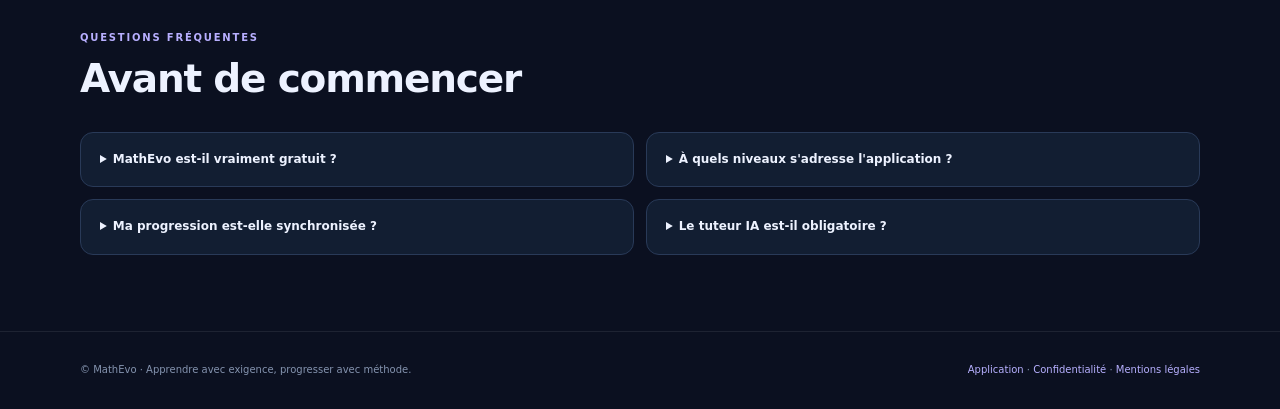
==== commit 3ad5a264: "Harmoniser le nom de marque MathEvo sur la page d'accueil" ====
--- a/index.html
+++ b/index.html
@@ -4,10 +4,10 @@
   <meta charset="utf-8">
   <meta name="viewport" content="width=device-width,initial-scale=1">
   <meta name="theme-color" content="#0b1020">
-  <meta name="description" content="Mathevo : cours, exercices corrigés, flashcards et animations mathématiques pour le lycée et la L1.">
-  <meta property="og:title" content="Mathevo — Comprendre les maths autrement">
+  <meta name="description" content="MathEvo : cours, exercices corrigés, flashcards et animations mathématiques pour le lycée et la L1.">
+  <meta property="og:title" content="MathEvo — Comprendre les maths autrement">
   <meta property="og:description" content="Apprends, entraîne-toi et visualise les mathématiques du lycée à l'université.">
-  <title>Mathevo — Comprendre les maths autrement</title>
+  <title>MathEvo — Comprendre les maths autrement</title>
   <link rel="icon" href="assets/icon.svg" type="image/svg+xml">
   <style>
     :root{color-scheme:dark;--bg:#0b1020;--panel:#121d31;--line:#293a58;--text:#edf2ff;--muted:#a6b4cc;--violet:#9b91ff;--cyan:#58c9e8;--green:#70dcb2}
@@ -32,7 +32,7 @@
 </head>
 <body>
 <header class="top wrap">
-  <a class="brand" href="landing.html"><span class="mark">∑</span><span>Mathevo<small>COMPRENDRE · S'ENTRAÎNER · PROGRESSER</small></span></a>
+  <a class="brand" href="landing.html"><span class="mark">∑</span><span>MathEvo<small>COMPRENDRE · S'ENTRAÎNER · PROGRESSER</small></span></a>
   <nav><a href="#methode">La méthode</a><a href="#animations">Animations</a><a href="#offres">Offres</a><a class="btn secondary" href="app.html#home">Ouvrir l'application →</a></nav>
 </header>
 <main>
@@ -59,7 +59,7 @@
     <div class="metric"><b>6</b><span>animations Manim disponibles</span></div>
   </div></div>
   <section id="methode" class="wrap">
-    <div class="section-head"><div class="eyebrow">Une méthode complète</div><h2>Un seul espace pour passer de la compréhension à la maîtrise.</h2><p>Mathevo rassemble les outils essentiels du travail mathématique, sans remplacer le raisonnement personnel.</p></div>
+    <div class="section-head"><div class="eyebrow">Une méthode complète</div><h2>Un seul espace pour passer de la compréhension à la maîtrise.</h2><p>MathEvo rassemble les outils essentiels du travail mathématique, sans remplacer le raisonnement personnel.</p></div>
     <div class="grid">
       <article class="card"><div class="ico">▤</div><h3>Comprendre les cours</h3><p>Des chapitres organisés, des définitions, propriétés et exemples pour construire des bases solides.</p></article>
       <article class="card"><div class="ico">⌘</div><h3>S'entraîner vraiment</h3><p>Des exercices classés par thème et difficulté, avec indices et corrections détaillées pour progresser.</p></article>
@@ -77,7 +77,7 @@
     </div>
   </section>
   <section id="animations" class="wrap">
-    <div class="section-head"><div class="eyebrow">La signature Mathevo</div><h2>Les mathématiques prennent vie.</h2><p>Six animations Manim conçues pour montrer les étapes d'une idée, et pas seulement afficher une formule.</p></div>
+    <div class="section-head"><div class="eyebrow">La signature MathEvo</div><h2>Les mathématiques prennent vie.</h2><p>Six animations Manim conçues pour montrer les étapes d'une idée, et pas seulement afficher une formule.</p></div>
     <div class="videos">
       <article class="video-card"><video controls playsinline preload="none"><source src="assets/manim/derivative_tangent.mp4" type="video/mp4"></video><div class="video-copy"><small>ANALYSE · DÉRIVATION</small><h3>De la sécante à la tangente</h3><p>Observer le taux d'accroissement lorsque le point mobile se rapproche du point fixe.</p></div></article>
       <article class="video-card"><video controls playsinline preload="none"><source src="assets/manim/fourier_square.mp4" type="video/mp4"></video><div class="video-copy"><small>ANALYSE · SÉRIES</small><h3>La naissance d'un signal</h3><p>Voir les harmoniques s'additionner pour approcher un signal carré.</p></div></article>
@@ -86,25 +86,25 @@
     </div>
   </section>
   <section id="offres" class="wrap">
-    <div class="section-head"><div class="eyebrow">Les offres</div><h2>Commence gratuitement. Passe à Premium quand tu en as besoin.</h2><p>Les formules Premium sont accessibles après connexion à ton compte Mathevo. Le paiement est sécurisé par Stripe.</p></div>
+    <div class="section-head"><div class="eyebrow">Les offres</div><h2>Commence gratuitement. Passe à Premium quand tu en as besoin.</h2><p>Les formules Premium sont accessibles après connexion à ton compte MathEvo. Le paiement est sécurisé par Stripe.</p></div>
     <div class="pricing">
-      <article class="price-card"><span class="tag">DISPONIBLE</span><h3>Gratuit · Bêta</h3><div class="price">0 € <small>/ aujourd'hui</small></div><p>Découvrir Mathevo et tester les outils pédagogiques disponibles.</p><ul><li>Cours et chapitres disponibles</li><li>Exercices, indices et corrections</li><li>Flashcards et progression locale</li><li>Visualisations interactives</li><li>Animations Manim</li></ul><a class="btn primary" href="app.html#home">Essayer l'application →</a></article>
-      <article class="price-card featured"><span class="tag">PREMIUM</span><h3>Premium</h3><div class="price">5,99 € <small>/ mois</small></div><div class="price">49,99 € <small>/ an</small></div><p>Choisis la formule adaptée à ton rythme. Tu peux gérer ton abonnement depuis ton compte.</p><ul><li>Tout le contenu gratuit</li><li>Parcours de progression avancés</li><li>Collections d'exercices approfondies</li><li>Accompagnement pédagogique Premium</li></ul><a class="btn primary" href="app.html#account">Choisir mon abonnement →</a><p class="note">Connexion à un compte Mathevo requise avant le paiement.</p></article>
+      <article class="price-card"><span class="tag">DISPONIBLE</span><h3>Gratuit · Bêta</h3><div class="price">0 € <small>/ aujourd'hui</small></div><p>Découvrir MathEvo et tester les outils pédagogiques disponibles.</p><ul><li>Cours et chapitres disponibles</li><li>Exercices, indices et corrections</li><li>Flashcards et progression locale</li><li>Visualisations interactives</li><li>Animations Manim</li></ul><a class="btn primary" href="app.html#home">Essayer l'application →</a></article>
+      <article class="price-card featured"><span class="tag">PREMIUM</span><h3>Premium</h3><div class="price">5,99 € <small>/ mois</small></div><div class="price">49,99 € <small>/ an</small></div><p>Choisis la formule adaptée à ton rythme. Tu peux gérer ton abonnement depuis ton compte.</p><ul><li>Tout le contenu gratuit</li><li>Parcours de progression avancés</li><li>Collections d'exercices approfondies</li><li>Accompagnement pédagogique Premium</li></ul><a class="btn primary" href="app.html#account">Choisir mon abonnement →</a><p class="note">Connexion à un compte MathEvo requise avant le paiement.</p></article>
     </div>
   </section>
   <section class="wrap">
-    <div class="cta"><div><div class="eyebrow">Découvrir la bêta</div><h2>Travaille les maths avec méthode.</h2><p>Teste l'application, explore les animations et aide à construire la prochaine version.</p></div><a class="btn primary" href="app.html#home">Ouvrir Mathevo →</a></div>
+    <div class="cta"><div><div class="eyebrow">Découvrir la bêta</div><h2>Travaille les maths avec méthode.</h2><p>Teste l'application, explore les animations et aide à construire la prochaine version.</p></div><a class="btn primary" href="app.html#home">Ouvrir MathEvo →</a></div>
   </section>
   <section class="wrap">
     <div class="section-head"><div class="eyebrow">Questions fréquentes</div><h2>Avant de commencer</h2></div>
     <div class="faq">
-      <details><summary>Mathevo est-il vraiment gratuit ?</summary><p>Oui. Les fonctionnalités gratuites restent accessibles. Tu peux aussi choisir une formule Premium depuis ton compte Mathevo.</p></details>
+      <details><summary>MathEvo est-il vraiment gratuit ?</summary><p>Oui. Les fonctionnalités gratuites restent accessibles. Tu peux aussi choisir une formule Premium depuis ton compte MathEvo.</p></details>
       <details><summary>À quels niveaux s'adresse l'application ?</summary><p>La bêta propose des contenus pour le lycée et le supérieur, avec un accent sur la Terminale et la L1. Vérifie le niveau de chaque chapitre dans l'application.</p></details>
       <details><summary>Ma progression est-elle synchronisée ?</summary><p>Pour l'instant, la progression est enregistrée dans le navigateur utilisé. Tu peux l'exporter pour la sauvegarder ou la transférer manuellement.</p></details>
       <details><summary>Le tuteur IA est-il obligatoire ?</summary><p>Non. Il est facultatif. Les messages et images envoyés au tuteur sont transmis au service IA ; consulte la politique de confidentialité avant de l'utiliser.</p></details>
     </div>
   </section>
 </main>
-<footer class="footer"><div class="wrap"><span>© Mathevo · Apprendre avec exigence, progresser avec méthode.</span><span><a href="app.html#home">Application</a> · <a href="privacy.html">Confidentialité</a> · <a href="legal.html">Mentions légales</a></span></div></footer>
+<footer class="footer"><div class="wrap"><span>© MathEvo · Apprendre avec exigence, progresser avec méthode.</span><span><a href="app.html#home">Application</a> · <a href="privacy.html">Confidentialité</a> · <a href="legal.html">Mentions légales</a></span></div></footer>
 </body>
 </html>
